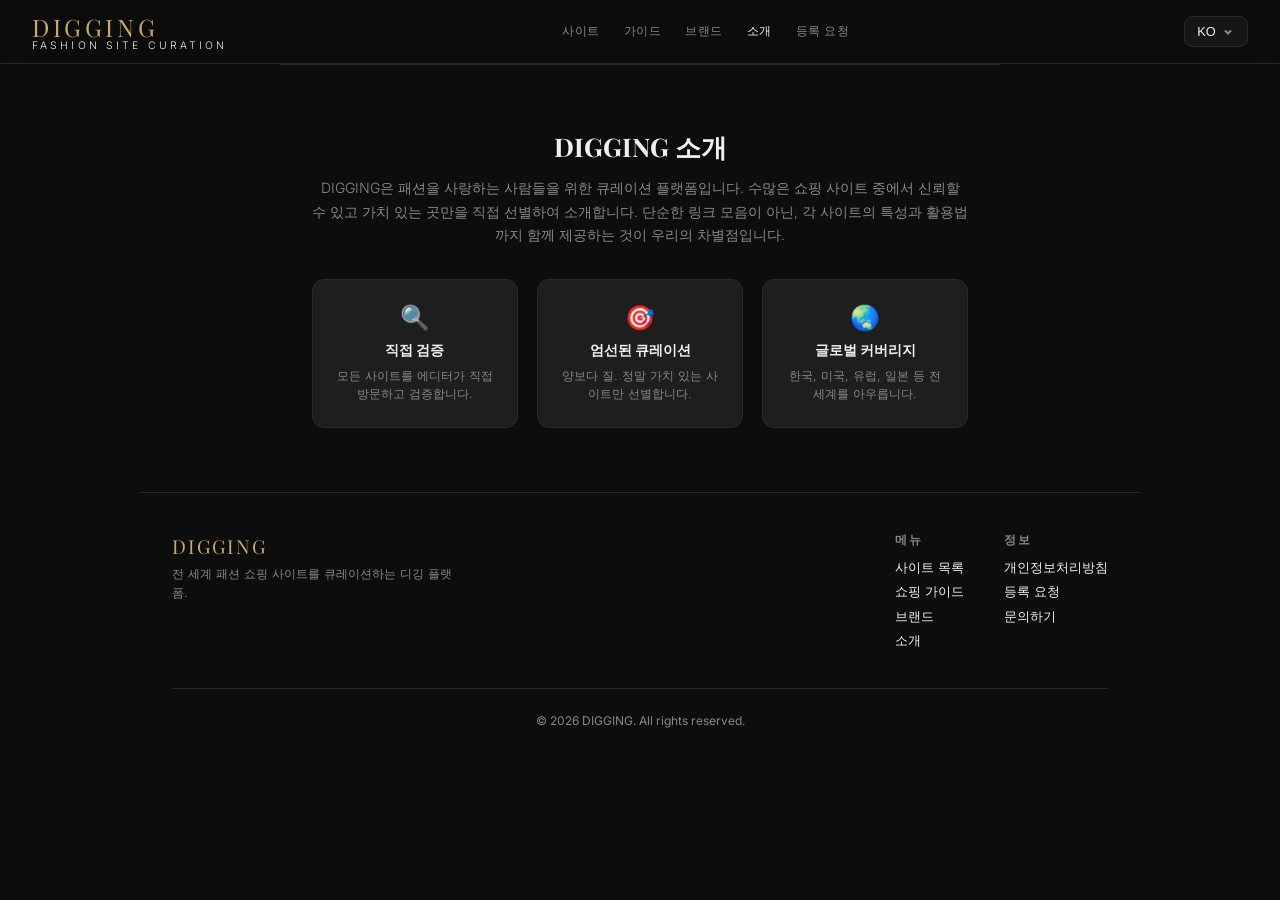
==== about.html @ 16101810 "feat: 브랜드 검색 페이지 추가 (brands.html) 브랜드별 취급 사이트를 검색할 수 있는 전용 페이지 구현. 40개 패션 브랜드 데이터, 자동완성 검색, 인기 브랜드 칩" ====
<!DOCTYPE html>
<html lang="ko">
<head>
  <meta charset="UTF-8" />
  <meta name="viewport" content="width=device-width, initial-scale=1.0" />
  <title>About — DIGGING</title>
  <meta name="description" content="About DIGGING — a curation platform for fashion lovers." />
  <meta name="google-adsense-account" content="ca-pub-4004698288665198">
  <link rel="canonical" href="https://swesket.github.io/vibe_coding/about.html" />
  <script async src="https://pagead2.googlesyndication.com/pagead/js/adsbygoogle.js?client=ca-pub-4004698288665198" crossorigin="anonymous"></script>
  <!-- Google tag (gtag.js) -->
  <script async src="https://www.googletagmanager.com/gtag/js?id=G-Y7PCS90ZRL"></script>
  <script>
    window.dataLayer = window.dataLayer || [];
    function gtag(){dataLayer.push(arguments);}
    gtag('js', new Date());
    gtag('config', 'G-Y7PCS90ZRL');
  </script>
  <script type="text/javascript">
    (function(c,l,a,r,i,t,y){
        c[a]=c[a]||function(){(c[a].q=c[a].q||[]).push(arguments)};
        t=l.createElement(r);t.async=1;t.src="https://www.clarity.ms/tag/"+i;
        y=l.getElementsByTagName(r)[0];y.parentNode.insertBefore(t,y);
    })(window, document, "clarity", "script", "vks9106g6o");
  </script>
  <link rel="stylesheet" href="shared.css" />
</head>
<body data-page="about">

<header>
  <a href="index.html" class="logo">
    DIGGING
    <span>Fashion Site Curation</span>
  </a>
  <nav id="nav"></nav>
  <div class="header-right">
    <div class="search-box">
      <svg width="14" height="14" viewBox="0 0 24 24" fill="none" stroke="currentColor" stroke-width="2">
        <circle cx="11" cy="11" r="8"/><path d="m21 21-4.35-4.35"/>
      </svg>
      <input type="text" id="searchInput" placeholder="" />
    </div>
    <div class="lang-selector" id="langSelector">
      <button class="lang-btn" id="langBtn">
        <span id="langLabel">KO</span>
        <svg viewBox="0 0 12 12" fill="none" stroke="currentColor" stroke-width="2"><path d="M3 4.5l3 3 3-3"/></svg>
      </button>
      <div class="lang-dropdown" id="langDropdown">
        <button class="lang-option active" data-lang="ko">Korean</button>
        <button class="lang-option" data-lang="en">English</button>
        <button class="lang-option" data-lang="zh">Chinese</button>
        <button class="lang-option" data-lang="ja">Japanese</button>
      </div>
    </div>
  </div>
</header>

<section class="about-section">
  <h2 id="aboutTitle"></h2>
  <p class="sub" id="aboutDesc"></p>
  <div class="about-values" id="aboutValues"></div>
</section>

<footer>
  <div class="footer-top">
    <div class="footer-brand">
      <div class="f-logo">DIGGING</div>
      <p id="footerBrandDesc"></p>
    </div>
    <div class="footer-links">
      <div class="footer-col">
        <h4 id="footerNavTitle"></h4>
        <a href="sites.html" id="footerNavSites"></a>
        <a href="guide.html" id="footerNavGuide"></a>
        <a href="brands.html" id="footerNavBrands"></a>
        <a href="about.html" id="footerNavAbout"></a>
      </div>
      <div class="footer-col">
        <h4 id="footerLegalTitle"></h4>
        <a href="privacy.html" id="footerPrivacy"></a>
        <a href="submit.html" id="footerNavSubmit"></a>
        <a href="mailto:swesket@gmail.com" id="footerContact"></a>
      </div>
    </div>
  </div>
  <div class="footer-bottom" id="footerCopy"></div>
</footer>

<script src="shared.js"></script>
<script>
  function renderAbout() {
    const t = i18n[currentLang];
    document.getElementById('aboutTitle').textContent = t.about.title;
    document.getElementById('aboutDesc').textContent = t.about.desc;
    const av = document.getElementById('aboutValues');
    av.innerHTML = '';
    t.about.values.forEach(v => {
      const d = document.createElement('div'); d.className = 'about-value';
      d.innerHTML = `<div class="icon">${v.icon}</div><h4>${v.title}</h4><p>${v.desc}</p>`;
      av.appendChild(d);
    });
  }

  document.addEventListener('langchange', renderAbout);
</script>
</body>
</html>
---- shared.css ----
@import url('https://fonts.googleapis.com/css2?family=Inter:wght@300;400;500;600;700&family=Playfair+Display:wght@700&display=swap');
*, *::before, *::after { box-sizing: border-box; margin: 0; padding: 0; }

:root {
  --bg: #0d0d0d; --surface: #161616; --card: #1e1e1e; --border: #2a2a2a;
  --accent: #c8a96e; --accent-soft: rgba(200, 169, 110, 0.12);
  --text: #f0f0f0; --muted: #888; --tag-bg: #252525;
}

body { background: var(--bg); color: var(--text); font-family: 'Inter', sans-serif; min-height: 100vh; }
html { scroll-behavior: smooth; }

/* ── HEADER ── */
header {
  border-bottom: 1px solid var(--border); padding: 0 2rem;
  position: sticky; top: 0; background: rgba(13,13,13,0.92);
  backdrop-filter: blur(12px); z-index: 100;
  display: flex; align-items: center; justify-content: space-between;
  height: 64px; gap: 1rem;
}
.logo {
  font-family: 'Playfair Display', serif; font-size: 1.5rem;
  letter-spacing: 0.15em; color: var(--accent); flex-shrink: 0; cursor: pointer;
  text-decoration: none;
}
.logo span {
  color: var(--text); font-size: 0.65rem; font-family: 'Inter', sans-serif;
  font-weight: 300; letter-spacing: 0.3em; display: block;
  text-transform: uppercase; margin-top: -4px;
}

nav {
  display: flex; align-items: center; gap: 1.5rem;
}
nav a {
  color: var(--muted); text-decoration: none; font-size: 0.78rem;
  font-weight: 500; letter-spacing: 0.04em; transition: color 0.2s;
  white-space: nowrap;
}
nav a:hover { color: var(--text); }
nav a.active { color: var(--text); }

.header-right { display: flex; align-items: center; gap: 0.75rem; }
.search-box {
  display: flex; align-items: center; gap: 0.5rem;
  background: var(--surface); border: 1px solid var(--border);
  border-radius: 8px; padding: 0.45rem 1rem; width: 200px;
  transition: border-color 0.2s;
}
.search-box:focus-within { border-color: var(--accent); }
.search-box svg { color: var(--muted); flex-shrink: 0; }
.search-box input {
  background: none; border: none; outline: none;
  color: var(--text); font-size: 0.875rem; width: 100%;
}
.search-box input::placeholder { color: var(--muted); }

/* Hide search box on non-sites pages */
body:not([data-page="sites"]) .search-box { display: none; }

/* ── LANG SELECTOR ── */
.lang-selector { position: relative; flex-shrink: 0; }
.lang-btn {
  display: flex; align-items: center; gap: 0.4rem;
  background: var(--surface); border: 1px solid var(--border);
  border-radius: 8px; padding: 0.45rem 0.8rem;
  color: var(--text); font-size: 0.8rem; font-weight: 500;
  cursor: pointer; transition: border-color 0.2s; white-space: nowrap;
}
.lang-btn:hover { border-color: var(--accent); }
.lang-btn svg { width: 12px; height: 12px; color: var(--muted); transition: transform 0.2s; }
.lang-selector.open .lang-btn svg { transform: rotate(180deg); }
.lang-dropdown {
  display: none; position: absolute; top: calc(100% + 6px); right: 0;
  background: var(--card); border: 1px solid var(--border);
  border-radius: 10px; overflow: hidden; min-width: 140px;
  box-shadow: 0 12px 32px rgba(0,0,0,0.5); z-index: 200;
}
.lang-selector.open .lang-dropdown { display: block; }
.lang-option {
  display: block; width: 100%; padding: 0.6rem 1rem; background: none;
  border: none; color: var(--muted); font-size: 0.82rem;
  text-align: left; cursor: pointer; transition: all 0.15s;
}
.lang-option:hover { background: var(--accent-soft); color: var(--text); }
.lang-option.active { color: var(--accent); font-weight: 600; }

/* ── HERO ── */
.hero { text-align: center; padding: 5rem 2rem 3.5rem; border-bottom: 1px solid var(--border); }
.hero-eyebrow {
  font-size: 0.7rem; letter-spacing: 0.35em; text-transform: uppercase;
  color: var(--accent); margin-bottom: 1.2rem;
}
.hero h1 { font-family: 'Playfair Display', serif; font-size: clamp(2.4rem, 5vw, 4rem); line-height: 1.15; margin-bottom: 1rem; }
.hero p { color: var(--muted); font-size: 1rem; font-weight: 300; max-width: 480px; margin: 0 auto; line-height: 1.7; }
.hero-stats {
  display: flex; justify-content: center; gap: 3rem; margin-top: 2rem;
}
.hero-stat { text-align: center; }
.hero-stat .num { font-size: 1.6rem; font-weight: 700; color: var(--accent); }
.hero-stat .label { font-size: 0.7rem; color: var(--muted); margin-top: 0.2rem; letter-spacing: 0.05em; }

/* ── FILTER ── */
.filter-bar {
  display: flex; gap: 0.5rem; padding: 1.8rem 2rem;
  overflow-x: auto; scrollbar-width: none; border-bottom: 1px solid var(--border);
}
.filter-bar::-webkit-scrollbar { display: none; }
.tab {
  flex-shrink: 0; padding: 0.45rem 1.1rem; border-radius: 999px;
  border: 1px solid var(--border); background: var(--surface);
  color: var(--muted); font-size: 0.8rem; font-weight: 500;
  cursor: pointer; transition: all 0.2s; white-space: nowrap;
}
.tab:hover { color: var(--text); border-color: #444; }
.tab.active { background: var(--accent); border-color: var(--accent); color: #0d0d0d; }

/* ── GRID ── */
.main { padding: 2.5rem 2rem 3rem; max-width: 1400px; margin: 0 auto; }
.section-label {
  font-size: 0.7rem; letter-spacing: 0.3em; text-transform: uppercase;
  color: var(--muted); margin-bottom: 1.4rem;
}
.grid {
  display: grid; grid-template-columns: repeat(auto-fill, minmax(280px, 1fr));
  gap: 1.2rem; margin-bottom: 2rem;
}

/* ── CARD ── */
.card {
  background: var(--card); border: 1px solid var(--border); border-radius: 14px;
  padding: 1.4rem 1.4rem 1.2rem; text-decoration: none; color: inherit;
  display: flex; flex-direction: column; gap: 0.85rem;
  transition: all 0.25s ease; position: relative; overflow: hidden;
}
.card::before {
  content: ''; position: absolute; inset: 0;
  background: linear-gradient(135deg, var(--accent-soft), transparent 60%);
  opacity: 0; transition: opacity 0.3s; z-index: 0;
}
.card-head, .card-desc, .card-footer { position: relative; z-index: 1; }
.card:hover { border-color: var(--accent); transform: translateY(-3px); box-shadow: 0 12px 32px rgba(0,0,0,0.4); }
.card:hover::before { opacity: 1; }
.card-head { display: flex; align-items: center; gap: 0.9rem; }
.favicon {
  width: 40px; height: 40px; border-radius: 10px; background: var(--surface);
  display: flex; align-items: center; justify-content: center;
  font-size: 1.1rem; flex-shrink: 0; border: 1px solid var(--border);
}
.card-title { font-size: 0.97rem; font-weight: 600; line-height: 1.3; }
.card-url { font-size: 0.72rem; color: var(--muted); margin-top: 1px; }
.card-desc { font-size: 0.82rem; color: var(--muted); line-height: 1.65; font-weight: 300; }
.card-footer { display: flex; align-items: center; justify-content: space-between; margin-top: auto; }
.tags { display: flex; gap: 0.4rem; flex-wrap: wrap; }
.tag {
  font-size: 0.68rem; padding: 0.25rem 0.6rem; border-radius: 999px;
  background: var(--tag-bg); color: var(--muted); font-weight: 500;
}
.arrow { color: var(--accent); font-size: 0.85rem; opacity: 0; transform: translateX(-4px); transition: all 0.2s; }
.card:hover .arrow { opacity: 1; transform: translateX(0); }
.empty { text-align: center; padding: 4rem 2rem; color: var(--muted); display: none; }
.empty.show { display: block; }
@keyframes fadeInUp { from { opacity: 0; transform: translateY(12px); } to { opacity: 1; transform: translateY(0); } }
.card { animation: fadeInUp 0.35s ease both; }

/* ── GUIDE SECTION ── */
.guide-section {
  border-top: 1px solid var(--border); padding: 4rem 2rem;
  max-width: 1000px; margin: 0 auto;
}
.guide-section h2 {
  font-family: 'Playfair Display', serif; font-size: 1.8rem;
  text-align: center; margin-bottom: 0.6rem;
}
.guide-section > .sub {
  text-align: center; color: var(--muted); font-size: 0.9rem;
  font-weight: 300; margin-bottom: 3rem; line-height: 1.6;
}
.guide-grid {
  display: grid; grid-template-columns: repeat(auto-fill, minmax(300px, 1fr));
  gap: 1.5rem;
}
.guide-card {
  background: var(--card); border: 1px solid var(--border); border-radius: 14px;
  padding: 1.8rem; transition: border-color 0.2s;
}
.guide-card:hover { border-color: #444; }
.guide-card h3 {
  font-size: 1rem; font-weight: 600; margin-bottom: 0.8rem;
  display: flex; align-items: center; gap: 0.6rem;
}
.guide-card h3 .icon { font-size: 1.3rem; }
.guide-card p {
  color: var(--muted); font-size: 0.84rem; line-height: 1.75; font-weight: 300;
}
.guide-card .tip {
  margin-top: 1rem; padding: 0.8rem 1rem; background: var(--accent-soft);
  border-radius: 8px; font-size: 0.78rem; color: var(--accent);
  font-weight: 500; line-height: 1.5;
}

/* ── ABOUT ── */
.about-section {
  border-top: 1px solid var(--border); padding: 4rem 2rem;
  max-width: 720px; margin: 0 auto;
}
.about-section h2 {
  font-family: 'Playfair Display', serif; font-size: 1.6rem;
  text-align: center; margin-bottom: 0.6rem;
}
.about-section > .sub {
  text-align: center; color: var(--muted); font-size: 0.88rem;
  font-weight: 300; line-height: 1.7; margin-bottom: 2rem;
}
.about-values {
  display: grid; grid-template-columns: repeat(auto-fill, minmax(200px, 1fr)); gap: 1.2rem;
}
.about-value {
  background: var(--card); border: 1px solid var(--border); border-radius: 12px;
  padding: 1.4rem; text-align: center;
}
.about-value .icon { font-size: 1.5rem; margin-bottom: 0.6rem; }
.about-value h4 { font-size: 0.88rem; margin-bottom: 0.4rem; }
.about-value p { font-size: 0.78rem; color: var(--muted); font-weight: 300; line-height: 1.5; }

/* ── ADS ── */
.ad-slot { max-width: 1400px; margin: 0 auto; padding: 1.5rem 2rem; text-align: center; }
.ad-slot ins { display: block; }

/* ── SUBMIT FORM ── */
.submit-section { border-top: 1px solid var(--border); padding: 4rem 2rem; max-width: 640px; margin: 0 auto; }
.submit-section h2 { font-family: 'Playfair Display', serif; font-size: 1.6rem; margin-bottom: 0.5rem; }
.submit-section .sub { color: var(--muted); font-size: 0.85rem; font-weight: 300; line-height: 1.6; margin-bottom: 2rem; }
.form-group { margin-bottom: 1.2rem; }
.form-group label { display: block; font-size: 0.78rem; font-weight: 500; color: var(--muted); margin-bottom: 0.4rem; letter-spacing: 0.04em; }
.form-group label .req { color: var(--accent); margin-left: 2px; }
.form-group input, .form-group select, .form-group textarea {
  width: 100%; background: var(--card); border: 1px solid var(--border);
  border-radius: 10px; padding: 0.7rem 1rem; color: var(--text);
  font-size: 0.88rem; font-family: 'Inter', sans-serif;
  transition: border-color 0.2s; outline: none;
}
.form-group input:focus, .form-group select:focus, .form-group textarea:focus { border-color: var(--accent); }
.form-group input::placeholder, .form-group textarea::placeholder { color: #555; }
.form-group textarea { resize: vertical; min-height: 100px; }
.form-group select {
  cursor: pointer; appearance: none;
  background-image: url("data:image/svg+xml,%3Csvg width='12' height='12' viewBox='0 0 12 12' fill='none' xmlns='http://www.w3.org/2000/svg'%3E%3Cpath d='M3 4.5l3 3 3-3' stroke='%23888' stroke-width='1.5'/%3E%3C/svg%3E");
  background-repeat: no-repeat; background-position: right 1rem center; padding-right: 2.5rem;
}
.form-group select option { background: var(--card); color: var(--text); }
.submit-btn {
  display: inline-flex; align-items: center; gap: 0.5rem;
  margin-top: 0.5rem; padding: 0.75rem 2rem; background: var(--accent);
  color: #0d0d0d; border: none; border-radius: 10px;
  font-size: 0.88rem; font-weight: 600; font-family: 'Inter', sans-serif;
  cursor: pointer; transition: all 0.2s;
}
.submit-btn:hover { background: #d4b878; transform: translateY(-1px); box-shadow: 0 6px 20px rgba(200, 169, 110, 0.25); }
.form-success { display: none; text-align: center; padding: 2.5rem 1rem; }
.form-success.show { display: block; }
.form-success .check { font-size: 2.5rem; margin-bottom: 1rem; }
.form-success h3 { font-size: 1.1rem; margin-bottom: 0.5rem; }
.form-success p { color: var(--muted); font-size: 0.85rem; }

/* ── DISQUS ── */
.comments-section { border-top: 1px solid var(--border); padding: 4rem 2rem; max-width: 800px; margin: 0 auto; }
.comments-section h2 { font-family: 'Playfair Display', serif; font-size: 1.6rem; margin-bottom: 0.5rem; }
.comments-section .sub { color: var(--muted); font-size: 0.85rem; font-weight: 300; line-height: 1.6; margin-bottom: 2rem; }
#disqus_thread { background: var(--surface); border: 1px solid var(--border); border-radius: 14px; padding: 1.5rem; }

/* ── FOOTER ── */
footer {
  border-top: 1px solid var(--border); padding: 2.5rem 2rem;
  max-width: 1000px; margin: 0 auto;
}
.footer-top { display: flex; justify-content: space-between; align-items: flex-start; gap: 2rem; margin-bottom: 2rem; flex-wrap: wrap; }
.footer-brand .f-logo { font-family: 'Playfair Display', serif; font-size: 1.2rem; color: var(--accent); letter-spacing: 0.1em; }
.footer-brand p { color: var(--muted); font-size: 0.78rem; font-weight: 300; margin-top: 0.4rem; line-height: 1.5; max-width: 280px; }
.footer-links { display: flex; gap: 2.5rem; }
.footer-col h4 { font-size: 0.72rem; letter-spacing: 0.15em; text-transform: uppercase; color: var(--muted); margin-bottom: 0.7rem; }
.footer-col a { display: block; color: var(--text); text-decoration: none; font-size: 0.82rem; font-weight: 300; margin-bottom: 0.4rem; transition: color 0.2s; }
.footer-col a:hover { color: var(--accent); }
.footer-bottom { border-top: 1px solid var(--border); padding-top: 1.5rem; text-align: center; font-size: 0.75rem; color: var(--muted); }

/* ── CATEGORY CARDS (index landing) ── */
.category-grid {
  display: grid; grid-template-columns: repeat(auto-fill, minmax(280px, 1fr));
  gap: 1.2rem; max-width: 1000px; margin: 0 auto; padding: 3rem 2rem;
}
.cat-card {
  background: var(--card); border: 1px solid var(--border); border-radius: 14px;
  padding: 1.6rem; text-decoration: none; color: inherit;
  display: flex; align-items: center; gap: 1rem;
  transition: all 0.25s ease;
}
.cat-card:hover { border-color: var(--accent); transform: translateY(-3px); box-shadow: 0 12px 32px rgba(0,0,0,0.4); }
.cat-card .cat-icon { font-size: 1.8rem; }
.cat-card .cat-name { font-size: 0.95rem; font-weight: 600; }
.cat-card .cat-count { font-size: 0.75rem; color: var(--muted); margin-top: 2px; }
.cat-card .cat-arrow { margin-left: auto; color: var(--accent); font-size: 1rem; opacity: 0; transition: all 0.2s; }
.cat-card:hover .cat-arrow { opacity: 1; }

/* ── BRANDS PAGE ── */
.brands-section {
  border-top: 1px solid var(--border); padding: 4rem 2rem;
  max-width: 1000px; margin: 0 auto;
}
.brands-section h2 {
  font-family: 'Playfair Display', serif; font-size: 1.8rem;
  text-align: center; margin-bottom: 0.6rem;
}
.brands-section > .sub {
  text-align: center; color: var(--muted); font-size: 0.9rem;
  font-weight: 300; margin-bottom: 2.5rem; line-height: 1.6;
}
.brand-search-wrap {
  max-width: 480px; margin: 0 auto 2rem; position: relative;
}
.brand-search-input {
  width: 100%; background: var(--card); border: 1px solid var(--border);
  border-radius: 12px; padding: 0.85rem 1.2rem 0.85rem 2.8rem;
  color: var(--text); font-size: 0.95rem; font-family: 'Inter', sans-serif;
  transition: border-color 0.2s; outline: none;
}
.brand-search-input:focus { border-color: var(--accent); }
.brand-search-input::placeholder { color: #555; }
.brand-search-icon {
  position: absolute; left: 1rem; top: 50%; transform: translateY(-50%);
  color: var(--muted); pointer-events: none;
}
.brand-autocomplete {
  display: none; position: absolute; top: calc(100% + 4px); left: 0; right: 0;
  background: var(--card); border: 1px solid var(--border); border-radius: 10px;
  max-height: 240px; overflow-y: auto; z-index: 50;
  box-shadow: 0 12px 32px rgba(0,0,0,0.5);
}
.brand-autocomplete.show { display: block; }
.brand-autocomplete-item {
  padding: 0.6rem 1.2rem; cursor: pointer; font-size: 0.88rem;
  color: var(--muted); transition: all 0.15s;
}
.brand-autocomplete-item:hover,
.brand-autocomplete-item.active { background: var(--accent-soft); color: var(--text); }
.brand-chips {
  display: flex; flex-wrap: wrap; gap: 0.5rem; justify-content: center;
  margin-bottom: 2.5rem;
}
.brand-chip {
  padding: 0.4rem 1rem; border-radius: 999px; border: 1px solid var(--border);
  background: var(--surface); color: var(--muted); font-size: 0.8rem;
  font-weight: 500; cursor: pointer; transition: all 0.2s; white-space: nowrap;
}
.brand-chip:hover { color: var(--text); border-color: #444; }
.brand-chip.active { background: var(--accent); border-color: var(--accent); color: #0d0d0d; }
.brand-result-label {
  font-size: 0.7rem; letter-spacing: 0.3em; text-transform: uppercase;
  color: var(--muted); margin-bottom: 1.4rem;
}
.brand-result-grid {
  display: grid; grid-template-columns: repeat(auto-fill, minmax(280px, 1fr));
  gap: 1.2rem; margin-bottom: 2rem;
}
.brand-empty {
  text-align: center; padding: 3rem 2rem; color: var(--muted);
  font-size: 0.9rem; font-weight: 300; display: none;
}
.brand-empty.show { display: block; }

@media (max-width: 768px) {
  nav { display: none; }
  .search-box { width: 100%; }
  header { flex-wrap: wrap; height: auto; padding: 1rem; gap: 0.8rem; }
  .header-right { width: 100%; }
  .search-box { flex: 1; }
  .hero { padding: 3rem 1.2rem 2.5rem; }
  .hero-stats { gap: 1.5rem; }
  .main { padding: 2rem 1.2rem 3rem; }
  .guide-section, .about-section, .submit-section, .comments-section { padding: 3rem 1.2rem; }
  .footer-top { flex-direction: column; }
  .category-grid { padding: 2rem 1.2rem; }
  .brands-section { padding: 3rem 1.2rem; }
}
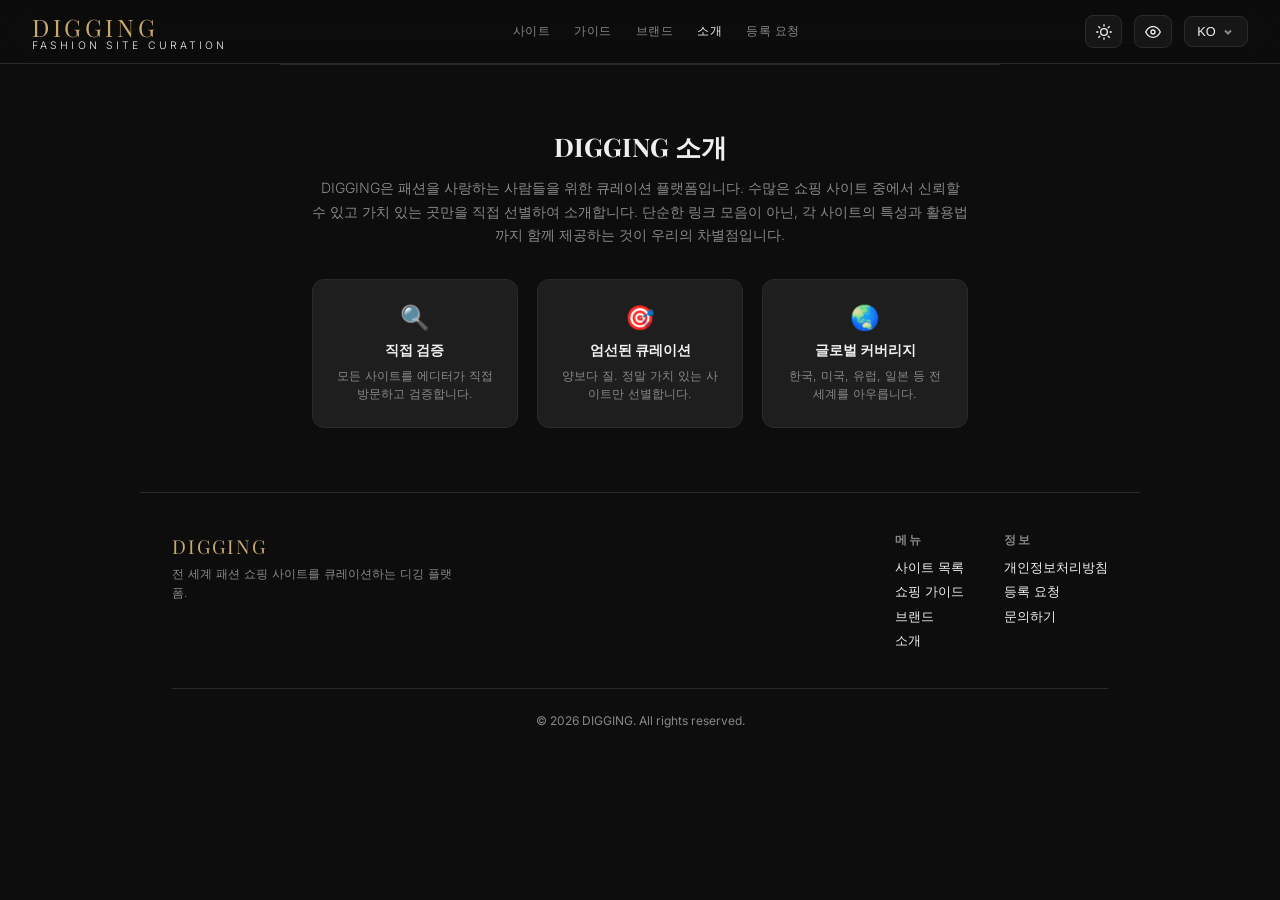
==== commit a7f6b915: "feat: 색약/색맹 접근성 비전 모드 추가 data-vision 속성으로 적록 색약(protanopia)과 완전 색맹(achromatopsia) 모드를 지원. 기존 다크/라이트 " ====
--- a/about.html
+++ b/about.html
@@ -34,6 +34,17 @@
   </a>
   <nav id="nav"></nav>
   <div class="header-right">
+    <button class="theme-btn" id="themeBtn" aria-label="Toggle theme"></button>
+    <div class="vision-selector" id="visionSelector">
+      <button class="vision-btn" id="visionBtn" aria-label="Color vision mode">
+        <svg viewBox="0 0 24 24" fill="none" stroke="currentColor" stroke-width="2" stroke-linecap="round" stroke-linejoin="round"><path d="M1 12s4-8 11-8 11 8 11 8-4 8-11 8-11-8-11-8z"/><circle cx="12" cy="12" r="3"/></svg>
+      </button>
+      <div class="vision-dropdown" id="visionDropdown">
+        <button class="vision-option active" data-vision="normal">일반</button>
+        <button class="vision-option" data-vision="protanopia">적록 색약</button>
+        <button class="vision-option" data-vision="achromatopsia">완전 색맹</button>
+      </div>
+    </div>
     <div class="search-box">
       <svg width="14" height="14" viewBox="0 0 24 24" fill="none" stroke="currentColor" stroke-width="2">
         <circle cx="11" cy="11" r="8"/><path d="m21 21-4.35-4.35"/>
--- a/shared.css
+++ b/shared.css
@@ -5,6 +5,18 @@
   --bg: #0d0d0d; --surface: #161616; --card: #1e1e1e; --border: #2a2a2a;
   --accent: #c8a96e; --accent-soft: rgba(200, 169, 110, 0.12);
   --text: #f0f0f0; --muted: #888; --tag-bg: #252525;
+  --header-bg: rgba(13,13,13,0.92);
+  --card-hover-shadow: 0 12px 32px rgba(0,0,0,0.4);
+  --dropdown-shadow: 0 12px 32px rgba(0,0,0,0.5);
+}
+
+[data-theme="light"] {
+  --bg: #f5f5f0; --surface: #eaeae5; --card: #ffffff; --border: #ddd;
+  --accent: #b8944e; --accent-soft: rgba(184,148,78,0.1);
+  --text: #1a1a1a; --muted: #666; --tag-bg: #f0f0eb;
+  --header-bg: rgba(245,245,240,0.92);
+  --card-hover-shadow: 0 12px 32px rgba(0,0,0,0.08);
+  --dropdown-shadow: 0 12px 32px rgba(0,0,0,0.1);
 }
 
 body { background: var(--bg); color: var(--text); font-family: 'Inter', sans-serif; min-height: 100vh; }
@@ -13,7 +25,7 @@
 /* ── HEADER ── */
 header {
   border-bottom: 1px solid var(--border); padding: 0 2rem;
-  position: sticky; top: 0; background: rgba(13,13,13,0.92);
+  position: sticky; top: 0; background: var(--header-bg);
   backdrop-filter: blur(12px); z-index: 100;
   display: flex; align-items: center; justify-content: space-between;
   height: 64px; gap: 1rem;
@@ -57,6 +69,16 @@
 
 /* Hide search box on non-sites pages */
 body:not([data-page="sites"]) .search-box { display: none; }
+
+/* ── THEME TOGGLE ── */
+.theme-btn {
+  display: flex; align-items: center; justify-content: center;
+  background: var(--surface); border: 1px solid var(--border);
+  border-radius: 8px; padding: 0.45rem 0.6rem;
+  color: var(--text); cursor: pointer; transition: border-color 0.2s;
+}
+.theme-btn:hover { border-color: var(--accent); }
+.theme-btn svg { width: 16px; height: 16px; }
 
 /* ── LANG SELECTOR ── */
 .lang-selector { position: relative; flex-shrink: 0; }
@@ -74,7 +96,7 @@
   display: none; position: absolute; top: calc(100% + 6px); right: 0;
   background: var(--card); border: 1px solid var(--border);
   border-radius: 10px; overflow: hidden; min-width: 140px;
-  box-shadow: 0 12px 32px rgba(0,0,0,0.5); z-index: 200;
+  box-shadow: var(--dropdown-shadow); z-index: 200;
 }
 .lang-selector.open .lang-dropdown { display: block; }
 .lang-option {
@@ -84,6 +106,49 @@
 }
 .lang-option:hover { background: var(--accent-soft); color: var(--text); }
 .lang-option.active { color: var(--accent); font-weight: 600; }
+
+/* ── VISION SELECTOR ── */
+.vision-selector { position: relative; flex-shrink: 0; }
+.vision-btn {
+  display: flex; align-items: center; justify-content: center;
+  background: var(--surface); border: 1px solid var(--border);
+  border-radius: 8px; padding: 0.45rem 0.6rem;
+  color: var(--text); cursor: pointer; transition: border-color 0.2s;
+}
+.vision-btn:hover { border-color: var(--accent); }
+.vision-btn svg { width: 16px; height: 16px; }
+.vision-dropdown {
+  display: none; position: absolute; top: calc(100% + 6px); right: 0;
+  background: var(--card); border: 1px solid var(--border);
+  border-radius: 10px; overflow: hidden; min-width: 140px;
+  box-shadow: var(--dropdown-shadow); z-index: 200;
+}
+.vision-selector.open .vision-dropdown { display: block; }
+.vision-option {
+  display: block; width: 100%; padding: 0.6rem 1rem; background: none;
+  border: none; color: var(--muted); font-size: 0.82rem;
+  text-align: left; cursor: pointer; transition: all 0.15s;
+}
+.vision-option:hover { background: var(--accent-soft); color: var(--text); }
+.vision-option.active { color: var(--accent); font-weight: 600; }
+
+/* ── VISION MODE OVERRIDES ── */
+[data-vision="protanopia"] {
+  --accent: #5b9bd5;
+  --accent-soft: rgba(91, 155, 213, 0.12);
+}
+[data-vision="protanopia"][data-theme="light"] {
+  --accent: #4a87be;
+  --accent-soft: rgba(74, 135, 190, 0.1);
+}
+[data-vision="achromatopsia"] {
+  --accent: #aaa;
+  --accent-soft: rgba(170, 170, 170, 0.12);
+}
+[data-vision="achromatopsia"][data-theme="light"] {
+  --accent: #777;
+  --accent-soft: rgba(119, 119, 119, 0.1);
+}
 
 /* ── HERO ── */
 .hero { text-align: center; padding: 5rem 2rem 3.5rem; border-bottom: 1px solid var(--border); }
@@ -113,7 +178,7 @@
   cursor: pointer; transition: all 0.2s; white-space: nowrap;
 }
 .tab:hover { color: var(--text); border-color: #444; }
-.tab.active { background: var(--accent); border-color: var(--accent); color: #0d0d0d; }
+.tab.active { background: var(--accent); border-color: var(--accent); color: #fff; }
 
 /* ── GRID ── */
 .main { padding: 2.5rem 2rem 3rem; max-width: 1400px; margin: 0 auto; }
@@ -139,7 +204,7 @@
   opacity: 0; transition: opacity 0.3s; z-index: 0;
 }
 .card-head, .card-desc, .card-footer { position: relative; z-index: 1; }
-.card:hover { border-color: var(--accent); transform: translateY(-3px); box-shadow: 0 12px 32px rgba(0,0,0,0.4); }
+.card:hover { border-color: var(--accent); transform: translateY(-3px); box-shadow: var(--card-hover-shadow); }
 .card:hover::before { opacity: 1; }
 .card-head { display: flex; align-items: center; gap: 0.9rem; }
 .favicon {
@@ -252,7 +317,7 @@
 .submit-btn {
   display: inline-flex; align-items: center; gap: 0.5rem;
   margin-top: 0.5rem; padding: 0.75rem 2rem; background: var(--accent);
-  color: #0d0d0d; border: none; border-radius: 10px;
+  color: #fff; border: none; border-radius: 10px;
   font-size: 0.88rem; font-weight: 600; font-family: 'Inter', sans-serif;
   cursor: pointer; transition: all 0.2s;
 }
@@ -294,7 +359,7 @@
   display: flex; align-items: center; gap: 1rem;
   transition: all 0.25s ease;
 }
-.cat-card:hover { border-color: var(--accent); transform: translateY(-3px); box-shadow: 0 12px 32px rgba(0,0,0,0.4); }
+.cat-card:hover { border-color: var(--accent); transform: translateY(-3px); box-shadow: var(--card-hover-shadow); }
 .cat-card .cat-icon { font-size: 1.8rem; }
 .cat-card .cat-name { font-size: 0.95rem; font-weight: 600; }
 .cat-card .cat-count { font-size: 0.75rem; color: var(--muted); margin-top: 2px; }
@@ -333,7 +398,7 @@
   display: none; position: absolute; top: calc(100% + 4px); left: 0; right: 0;
   background: var(--card); border: 1px solid var(--border); border-radius: 10px;
   max-height: 240px; overflow-y: auto; z-index: 50;
-  box-shadow: 0 12px 32px rgba(0,0,0,0.5);
+  box-shadow: var(--dropdown-shadow);
 }
 .brand-autocomplete.show { display: block; }
 .brand-autocomplete-item {
@@ -352,7 +417,7 @@
   font-weight: 500; cursor: pointer; transition: all 0.2s; white-space: nowrap;
 }
 .brand-chip:hover { color: var(--text); border-color: #444; }
-.brand-chip.active { background: var(--accent); border-color: var(--accent); color: #0d0d0d; }
+.brand-chip.active { background: var(--accent); border-color: var(--accent); color: #fff; }
 .brand-result-label {
   font-size: 0.7rem; letter-spacing: 0.3em; text-transform: uppercase;
   color: var(--muted); margin-bottom: 1.4rem;
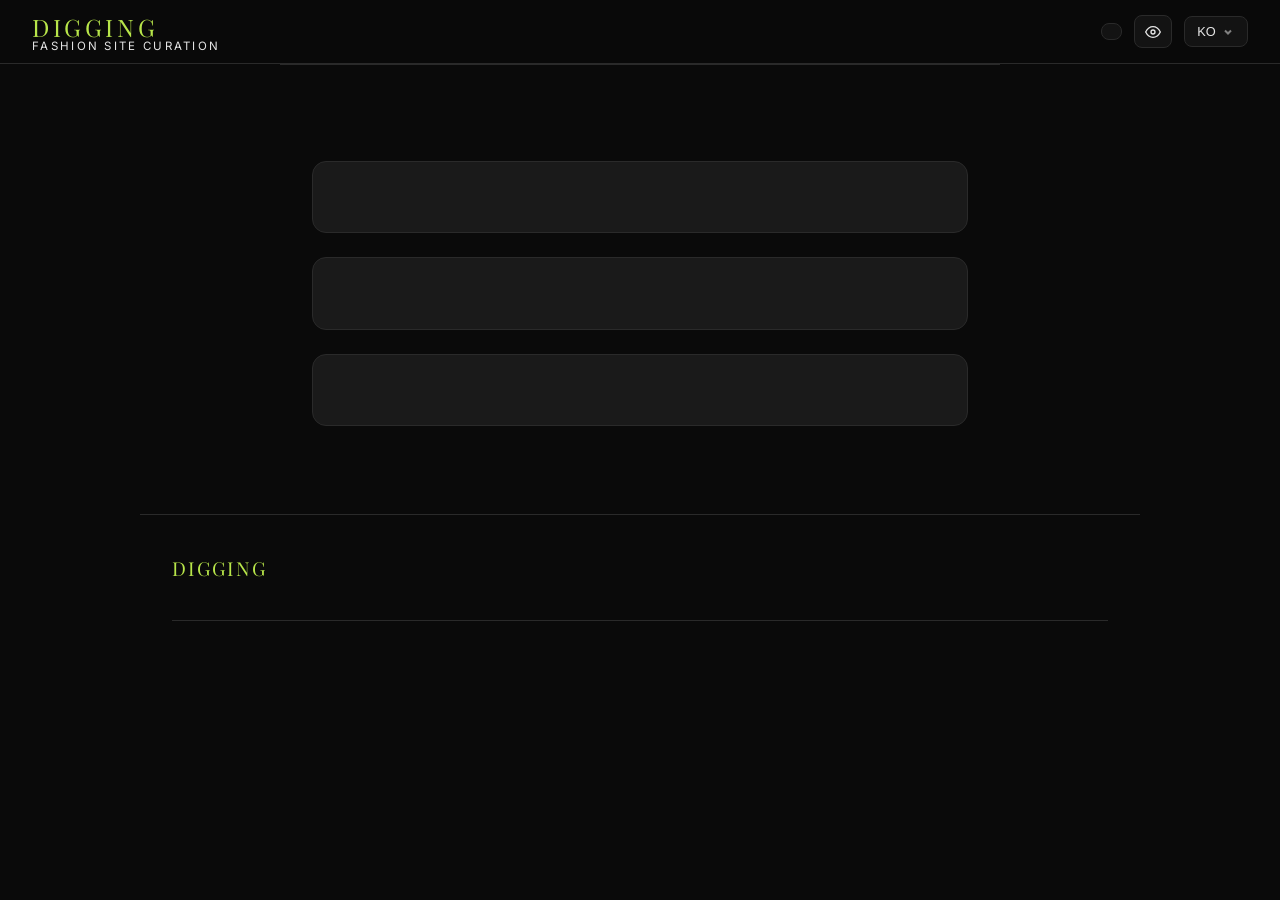
==== commit 4ccd2850: "feat: 블로그 페이지·이용약관·SEO 강화 + 빈약 페이지 콘텐츠 보강 - blog.html: 오리지널 아티클 3편(직구 가이드/리셀 입문/드롭 캘린더) x 4개 언어 - te" ====
--- a/about.html
+++ b/about.html
@@ -4,7 +4,13 @@
   <meta charset="UTF-8" />
   <meta name="viewport" content="width=device-width, initial-scale=1.0" />
   <title>About — DIGGING</title>
-  <meta name="description" content="About DIGGING — a curation platform for fashion lovers." />
+  <meta name="description" content="About DIGGING — a curation platform for fashion lovers. Learn about our editorial verification process, selection criteria, and mission to connect you with the best fashion shopping sites worldwide." />
+  <meta property="og:title" content="About — DIGGING" />
+  <meta property="og:description" content="About DIGGING — a curation platform for fashion lovers. Learn about our editorial verification process, selection criteria, and mission." />
+  <meta property="og:type" content="website" />
+  <meta property="og:url" content="https://swesket.github.io/vibe_coding/about.html" />
+  <meta property="og:site_name" content="DIGGING" />
+  <meta property="og:locale" content="ko_KR" />
   <meta name="google-adsense-account" content="ca-pub-4004698288665198">
   <link rel="canonical" href="https://swesket.github.io/vibe_coding/about.html" />
   <script async src="https://pagead2.googlesyndication.com/pagead/js/adsbygoogle.js?client=ca-pub-4004698288665198" crossorigin="anonymous"></script>
@@ -23,6 +29,19 @@
         y=l.getElementsByTagName(r)[0];y.parentNode.insertBefore(t,y);
     })(window, document, "clarity", "script", "vks9106g6o");
   </script>
+  <script type="application/ld+json">
+  {
+    "@context": "https://schema.org",
+    "@type": "Organization",
+    "name": "DIGGING",
+    "url": "https://swesket.github.io/vibe_coding/",
+    "description": "A curation platform for fashion lovers. We hand-pick trustworthy and valuable fashion shopping destinations with editorial verification, expert guides, and multi-language support.",
+    "foundingDate": "2025",
+    "knowsAbout": ["Fashion", "Online Shopping", "Streetwear", "Luxury Fashion", "Sneakers", "Vintage Fashion"],
+    "sameAs": []
+  }
+  </script>
+  <link rel="icon" type="image/svg+xml" href="favicon.svg" />
   <link rel="stylesheet" href="shared.css" />
 </head>
 <body data-page="about">
@@ -69,6 +88,18 @@
 <section class="about-section">
   <h2 id="aboutTitle"></h2>
   <p class="sub" id="aboutDesc"></p>
+  <div class="about-block" id="aboutMethodology">
+    <h3 id="methodologyTitle"></h3>
+    <p id="methodologyDesc"></p>
+  </div>
+  <div class="about-block" id="aboutCriteria">
+    <h3 id="criteriaTitle"></h3>
+    <ul id="criteriaList"></ul>
+  </div>
+  <div class="about-block" id="aboutStory">
+    <h3 id="storyTitle"></h3>
+    <p id="storyDesc"></p>
+  </div>
   <div class="about-values" id="aboutValues"></div>
 </section>
 
@@ -84,11 +115,13 @@
         <a href="sites.html" id="footerNavSites"></a>
         <a href="guide.html" id="footerNavGuide"></a>
         <a href="brands.html" id="footerNavBrands"></a>
+        <a href="blog.html" id="footerNavBlog"></a>
         <a href="about.html" id="footerNavAbout"></a>
       </div>
       <div class="footer-col">
         <h4 id="footerLegalTitle"></h4>
         <a href="privacy.html" id="footerPrivacy"></a>
+        <a href="terms.html" id="footerTerms"></a>
         <a href="submit.html" id="footerNavSubmit"></a>
         <a href="mailto:swesket@gmail.com" id="footerContact"></a>
       </div>
@@ -103,6 +136,26 @@
     const t = i18n[currentLang];
     document.getElementById('aboutTitle').textContent = t.about.title;
     document.getElementById('aboutDesc').textContent = t.about.desc;
+
+    // Methodology
+    document.getElementById('methodologyTitle').textContent = t.about.methodology.title;
+    document.getElementById('methodologyDesc').textContent = t.about.methodology.desc;
+
+    // Criteria
+    document.getElementById('criteriaTitle').textContent = t.about.criteria.title;
+    const cl = document.getElementById('criteriaList');
+    cl.innerHTML = '';
+    t.about.criteria.items.forEach(item => {
+      const li = document.createElement('li');
+      li.textContent = item;
+      cl.appendChild(li);
+    });
+
+    // Story
+    document.getElementById('storyTitle').textContent = t.about.story.title;
+    document.getElementById('storyDesc').textContent = t.about.story.desc;
+
+    // Values
     const av = document.getElementById('aboutValues');
     av.innerHTML = '';
     t.about.values.forEach(v => {
--- a/shared.css
+++ b/shared.css
@@ -2,19 +2,21 @@
 *, *::before, *::after { box-sizing: border-box; margin: 0; padding: 0; }
 
 :root {
-  --bg: #0d0d0d; --surface: #161616; --card: #1e1e1e; --border: #2a2a2a;
-  --accent: #c8a96e; --accent-soft: rgba(200, 169, 110, 0.12);
-  --text: #f0f0f0; --muted: #888; --tag-bg: #252525;
-  --header-bg: rgba(13,13,13,0.92);
+  --bg: #0a0a0a; --surface: #131313; --card: #1a1a1a; --border: #2a2a2a;
+  --accent: #b8e64a; --accent-soft: rgba(184, 230, 74, 0.12);
+  --accent2: #78c8c8; --accent2-soft: rgba(120, 200, 200, 0.12);
+  --text: #e6e6e6; --muted: #808080; --tag-bg: #222222;
+  --header-bg: rgba(10, 10, 10, 0.92);
   --card-hover-shadow: 0 12px 32px rgba(0,0,0,0.4);
   --dropdown-shadow: 0 12px 32px rgba(0,0,0,0.5);
 }
 
 [data-theme="light"] {
-  --bg: #f5f5f0; --surface: #eaeae5; --card: #ffffff; --border: #ddd;
-  --accent: #b8944e; --accent-soft: rgba(184,148,78,0.1);
-  --text: #1a1a1a; --muted: #666; --tag-bg: #f0f0eb;
-  --header-bg: rgba(245,245,240,0.92);
+  --bg: #f0f0ec; --surface: #e2e2dc; --card: #fafaf8; --border: #c8c8c0;
+  --accent: #6a8a20; --accent-soft: rgba(106, 138, 32, 0.1);
+  --accent2: #488888; --accent2-soft: rgba(72, 136, 136, 0.1);
+  --text: #1a1a1a; --muted: #686868; --tag-bg: #e8e8e2;
+  --header-bg: rgba(240, 240, 236, 0.92);
   --card-hover-shadow: 0 12px 32px rgba(0,0,0,0.08);
   --dropdown-shadow: 0 12px 32px rgba(0,0,0,0.1);
 }
@@ -36,8 +38,8 @@
   text-decoration: none;
 }
 .logo span {
-  color: var(--text); font-size: 0.65rem; font-family: 'Inter', sans-serif;
-  font-weight: 300; letter-spacing: 0.3em; display: block;
+  color: var(--text); font-size: 0.72rem; font-family: 'Inter', sans-serif;
+  font-weight: 400; letter-spacing: 0.2em; display: block;
   text-transform: uppercase; margin-top: -4px;
 }
 
@@ -50,7 +52,7 @@
   white-space: nowrap;
 }
 nav a:hover { color: var(--text); }
-nav a.active { color: var(--text); }
+nav a.active { color: var(--text); border-bottom: 2px solid var(--accent2); padding-bottom: 2px; }
 
 .header-right { display: flex; align-items: center; gap: 0.75rem; }
 .search-box {
@@ -134,36 +136,44 @@
 
 /* ── VISION MODE OVERRIDES ── */
 [data-vision="protanopia"] {
-  --accent: #5b9bd5;
-  --accent-soft: rgba(91, 155, 213, 0.12);
+  --accent: #68b8e0;
+  --accent-soft: rgba(104, 184, 224, 0.12);
+  --accent2: #a0c8e0;
+  --accent2-soft: rgba(160, 200, 224, 0.12);
 }
 [data-vision="protanopia"][data-theme="light"] {
-  --accent: #4a87be;
-  --accent-soft: rgba(74, 135, 190, 0.1);
+  --accent: #3a88b0;
+  --accent-soft: rgba(58, 136, 176, 0.1);
+  --accent2: #5a98b8;
+  --accent2-soft: rgba(90, 152, 184, 0.1);
 }
 [data-vision="achromatopsia"] {
   --accent: #aaa;
   --accent-soft: rgba(170, 170, 170, 0.12);
+  --accent2: #bbb;
+  --accent2-soft: rgba(187, 187, 187, 0.12);
 }
 [data-vision="achromatopsia"][data-theme="light"] {
   --accent: #777;
   --accent-soft: rgba(119, 119, 119, 0.1);
+  --accent2: #888;
+  --accent2-soft: rgba(136, 136, 136, 0.1);
 }
 
 /* ── HERO ── */
 .hero { text-align: center; padding: 5rem 2rem 3.5rem; border-bottom: 1px solid var(--border); }
 .hero-eyebrow {
-  font-size: 0.7rem; letter-spacing: 0.35em; text-transform: uppercase;
-  color: var(--accent); margin-bottom: 1.2rem;
+  font-size: 0.7rem; letter-spacing: 0.2em; text-transform: uppercase;
+  color: var(--accent2); margin-bottom: 1.2rem;
 }
 .hero h1 { font-family: 'Playfair Display', serif; font-size: clamp(2.4rem, 5vw, 4rem); line-height: 1.15; margin-bottom: 1rem; }
-.hero p { color: var(--muted); font-size: 1rem; font-weight: 300; max-width: 480px; margin: 0 auto; line-height: 1.7; }
+.hero p { color: var(--muted); font-size: 1rem; font-weight: 400; max-width: 480px; margin: 0 auto; line-height: 1.7; }
 .hero-stats {
   display: flex; justify-content: center; gap: 3rem; margin-top: 2rem;
 }
 .hero-stat { text-align: center; }
 .hero-stat .num { font-size: 1.6rem; font-weight: 700; color: var(--accent); }
-.hero-stat .label { font-size: 0.7rem; color: var(--muted); margin-top: 0.2rem; letter-spacing: 0.05em; }
+.hero-stat .label { font-size: 0.75rem; color: var(--muted); margin-top: 0.2rem; letter-spacing: 0.05em; }
 
 /* ── FILTER ── */
 .filter-bar {
@@ -177,13 +187,13 @@
   color: var(--muted); font-size: 0.8rem; font-weight: 500;
   cursor: pointer; transition: all 0.2s; white-space: nowrap;
 }
-.tab:hover { color: var(--text); border-color: #444; }
-.tab.active { background: var(--accent); border-color: var(--accent); color: #fff; }
+.tab:hover { color: var(--text); border-color: #3a3a3a; }
+.tab.active { background: var(--accent); border-color: var(--accent); color: #0a0a0a; }
 
 /* ── GRID ── */
 .main { padding: 2.5rem 2rem 3rem; max-width: 1400px; margin: 0 auto; }
 .section-label {
-  font-size: 0.7rem; letter-spacing: 0.3em; text-transform: uppercase;
+  font-size: 0.7rem; letter-spacing: 0.18em; text-transform: uppercase;
   color: var(--muted); margin-bottom: 1.4rem;
 }
 .grid {
@@ -200,7 +210,7 @@
 }
 .card::before {
   content: ''; position: absolute; inset: 0;
-  background: linear-gradient(135deg, var(--accent-soft), transparent 60%);
+  background: linear-gradient(135deg, var(--accent-soft) 0%, rgba(184,230,74,0.06) 40%, transparent 70%);
   opacity: 0; transition: opacity 0.3s; z-index: 0;
 }
 .card-head, .card-desc, .card-footer { position: relative; z-index: 1; }
@@ -213,15 +223,18 @@
   font-size: 1.1rem; flex-shrink: 0; border: 1px solid var(--border);
 }
 .card-title { font-size: 0.97rem; font-weight: 600; line-height: 1.3; }
-.card-url { font-size: 0.72rem; color: var(--muted); margin-top: 1px; }
-.card-desc { font-size: 0.82rem; color: var(--muted); line-height: 1.65; font-weight: 300; }
+.card-url { font-size: 0.76rem; color: var(--muted); margin-top: 1px; }
+.card-desc {
+  font-size: 0.82rem; color: var(--muted); line-height: 1.65; font-weight: 400;
+  display: -webkit-box; -webkit-line-clamp: 4; -webkit-box-orient: vertical; overflow: hidden;
+}
 .card-footer { display: flex; align-items: center; justify-content: space-between; margin-top: auto; }
 .tags { display: flex; gap: 0.4rem; flex-wrap: wrap; }
 .tag {
-  font-size: 0.68rem; padding: 0.25rem 0.6rem; border-radius: 999px;
+  font-size: 0.73rem; padding: 0.25rem 0.6rem; border-radius: 999px;
   background: var(--tag-bg); color: var(--muted); font-weight: 500;
 }
-.arrow { color: var(--accent); font-size: 0.85rem; opacity: 0; transform: translateX(-4px); transition: all 0.2s; }
+.arrow { color: var(--accent2); font-size: 0.85rem; opacity: 0; transform: translateX(-4px); transition: all 0.2s; }
 .card:hover .arrow { opacity: 1; transform: translateX(0); }
 .empty { text-align: center; padding: 4rem 2rem; color: var(--muted); display: none; }
 .empty.show { display: block; }
@@ -249,19 +262,19 @@
   background: var(--card); border: 1px solid var(--border); border-radius: 14px;
   padding: 1.8rem; transition: border-color 0.2s;
 }
-.guide-card:hover { border-color: #444; }
+.guide-card:hover { border-color: #3a3a3a; }
 .guide-card h3 {
   font-size: 1rem; font-weight: 600; margin-bottom: 0.8rem;
   display: flex; align-items: center; gap: 0.6rem;
 }
 .guide-card h3 .icon { font-size: 1.3rem; }
 .guide-card p {
-  color: var(--muted); font-size: 0.84rem; line-height: 1.75; font-weight: 300;
+  color: var(--muted); font-size: 0.84rem; line-height: 1.75; font-weight: 400;
 }
 .guide-card .tip {
   margin-top: 1rem; padding: 0.8rem 1rem; background: var(--accent-soft);
   border-radius: 8px; font-size: 0.78rem; color: var(--accent);
-  font-weight: 500; line-height: 1.5;
+  font-weight: 500; line-height: 1.6;
 }
 
 /* ── ABOUT ── */
@@ -277,6 +290,30 @@
   text-align: center; color: var(--muted); font-size: 0.88rem;
   font-weight: 300; line-height: 1.7; margin-bottom: 2rem;
 }
+/* ── ABOUT BLOCKS ── */
+.about-block {
+  background: var(--card); border: 1px solid var(--border); border-radius: 14px;
+  padding: 1.8rem; margin-bottom: 1.5rem;
+}
+.about-block h3 {
+  font-size: 1.05rem; font-weight: 600; color: var(--accent); margin-bottom: 0.8rem;
+}
+.about-block p {
+  color: var(--muted); font-size: 0.86rem; line-height: 1.75; font-weight: 400;
+}
+.about-block ul {
+  list-style: none; padding: 0;
+}
+.about-block ul li {
+  color: var(--muted); font-size: 0.86rem; line-height: 1.75; font-weight: 400;
+  padding: 0.3rem 0; padding-left: 1.2rem; position: relative;
+}
+.about-block ul li::before {
+  content: ''; position: absolute; left: 0; top: 0.75rem;
+  width: 6px; height: 6px; border-radius: 50%;
+  background: var(--accent);
+}
+
 .about-values {
   display: grid; grid-template-columns: repeat(auto-fill, minmax(200px, 1fr)); gap: 1.2rem;
 }
@@ -286,7 +323,7 @@
 }
 .about-value .icon { font-size: 1.5rem; margin-bottom: 0.6rem; }
 .about-value h4 { font-size: 0.88rem; margin-bottom: 0.4rem; }
-.about-value p { font-size: 0.78rem; color: var(--muted); font-weight: 300; line-height: 1.5; }
+.about-value p { font-size: 0.78rem; color: var(--muted); font-weight: 400; line-height: 1.65; }
 
 /* ── ADS ── */
 .ad-slot { max-width: 1400px; margin: 0 auto; padding: 1.5rem 2rem; text-align: center; }
@@ -298,7 +335,7 @@
 .submit-section .sub { color: var(--muted); font-size: 0.85rem; font-weight: 300; line-height: 1.6; margin-bottom: 2rem; }
 .form-group { margin-bottom: 1.2rem; }
 .form-group label { display: block; font-size: 0.78rem; font-weight: 500; color: var(--muted); margin-bottom: 0.4rem; letter-spacing: 0.04em; }
-.form-group label .req { color: var(--accent); margin-left: 2px; }
+.form-group label .req { color: var(--accent2); margin-left: 2px; }
 .form-group input, .form-group select, .form-group textarea {
   width: 100%; background: var(--card); border: 1px solid var(--border);
   border-radius: 10px; padding: 0.7rem 1rem; color: var(--text);
@@ -306,7 +343,9 @@
   transition: border-color 0.2s; outline: none;
 }
 .form-group input:focus, .form-group select:focus, .form-group textarea:focus { border-color: var(--accent); }
-.form-group input::placeholder, .form-group textarea::placeholder { color: #555; }
+.form-group input::placeholder, .form-group textarea::placeholder { color: #585858; }
+[data-theme="light"] .form-group input::placeholder,
+[data-theme="light"] .form-group textarea::placeholder { color: #888888; }
 .form-group textarea { resize: vertical; min-height: 100px; }
 .form-group select {
   cursor: pointer; appearance: none;
@@ -317,11 +356,11 @@
 .submit-btn {
   display: inline-flex; align-items: center; gap: 0.5rem;
   margin-top: 0.5rem; padding: 0.75rem 2rem; background: var(--accent);
-  color: #fff; border: none; border-radius: 10px;
+  color: #0a0a0a; border: none; border-radius: 10px;
   font-size: 0.88rem; font-weight: 600; font-family: 'Inter', sans-serif;
   cursor: pointer; transition: all 0.2s;
 }
-.submit-btn:hover { background: #d4b878; transform: translateY(-1px); box-shadow: 0 6px 20px rgba(200, 169, 110, 0.25); }
+.submit-btn:hover { background: #c8f060; transform: translateY(-1px); box-shadow: 0 6px 20px rgba(184, 230, 74, 0.3); color: #0a0a0a; }
 .form-success { display: none; text-align: center; padding: 2.5rem 1rem; }
 .form-success.show { display: block; }
 .form-success .check { font-size: 2.5rem; margin-bottom: 1rem; }
@@ -334,6 +373,83 @@
 .comments-section .sub { color: var(--muted); font-size: 0.85rem; font-weight: 300; line-height: 1.6; margin-bottom: 2rem; }
 #disqus_thread { background: var(--surface); border: 1px solid var(--border); border-radius: 14px; padding: 1.5rem; }
 
+/* ── BLOG ── */
+.blog-section {
+  border-top: 1px solid var(--border); padding: 4rem 2rem;
+  max-width: 800px; margin: 0 auto;
+}
+.blog-section h2 {
+  font-family: 'Playfair Display', serif; font-size: 1.8rem;
+  text-align: center; margin-bottom: 0.6rem;
+}
+.blog-section > .sub {
+  text-align: center; color: var(--muted); font-size: 0.9rem;
+  font-weight: 300; margin-bottom: 3rem; line-height: 1.6;
+}
+.blog-grid {
+  display: grid; gap: 1.5rem; margin-bottom: 3rem;
+}
+.blog-card {
+  background: var(--card); border: 1px solid var(--border); border-radius: 14px;
+  padding: 1.8rem; transition: border-color 0.2s; cursor: pointer;
+  text-decoration: none; color: inherit; display: block;
+}
+.blog-card:hover { border-color: var(--accent); transform: translateY(-2px); box-shadow: var(--card-hover-shadow); }
+.blog-card h3 { font-size: 1.05rem; font-weight: 600; margin-bottom: 0.5rem; }
+.blog-card .blog-date { font-size: 0.75rem; color: var(--accent2); margin-bottom: 0.6rem; }
+.blog-card p { color: var(--muted); font-size: 0.84rem; line-height: 1.75; font-weight: 400; }
+.blog-card .blog-read-more { color: var(--accent); font-size: 0.82rem; font-weight: 500; margin-top: 0.8rem; display: inline-block; }
+
+.blog-article {
+  background: var(--card); border: 1px solid var(--border); border-radius: 14px;
+  padding: 2.5rem; margin-bottom: 2rem;
+}
+.blog-article h2 {
+  font-family: 'Playfair Display', serif; font-size: 1.5rem;
+  color: var(--accent); margin-bottom: 0.4rem; text-align: left;
+}
+.blog-article .blog-date { font-size: 0.78rem; color: var(--accent2); margin-bottom: 1.5rem; }
+.blog-article h3 { font-size: 1rem; font-weight: 600; margin: 1.8rem 0 0.6rem; color: var(--text); }
+.blog-article p { color: var(--muted); font-size: 0.86rem; line-height: 1.8; font-weight: 400; margin-bottom: 0.8rem; }
+.blog-article ul, .blog-article ol { color: var(--muted); font-size: 0.86rem; line-height: 1.8; padding-left: 1.5rem; margin-bottom: 0.8rem; }
+.blog-back {
+  display: inline-block; color: var(--accent2); font-size: 0.82rem;
+  font-weight: 500; cursor: pointer; margin-bottom: 2rem;
+  text-decoration: none; transition: color 0.2s;
+}
+.blog-back:hover { color: var(--accent); }
+
+/* ── GUIDELINES ── */
+.guidelines-block {
+  background: var(--card); border: 1px solid var(--border); border-radius: 14px;
+  padding: 1.5rem 1.8rem; margin-bottom: 2rem;
+}
+.guidelines-block h3 {
+  font-size: 0.95rem; font-weight: 600; color: var(--accent); margin-bottom: 0.8rem;
+}
+.guidelines-block ul { list-style: none; padding: 0; }
+.guidelines-block ul li {
+  color: var(--muted); font-size: 0.84rem; line-height: 1.75; font-weight: 400;
+  padding: 0.25rem 0; padding-left: 1.2rem; position: relative;
+}
+.guidelines-block ul li::before {
+  content: ''; position: absolute; left: 0; top: 0.7rem;
+  width: 5px; height: 5px; border-radius: 50%; background: var(--accent2);
+}
+
+/* ── PROCESS STEPS ── */
+.process-steps {
+  display: grid; grid-template-columns: repeat(auto-fill, minmax(180px, 1fr));
+  gap: 1.2rem; margin-bottom: 2rem;
+}
+.process-step {
+  background: var(--card); border: 1px solid var(--border); border-radius: 12px;
+  padding: 1.4rem; text-align: center;
+}
+.process-step .icon { font-size: 1.5rem; margin-bottom: 0.6rem; }
+.process-step h4 { font-size: 0.88rem; margin-bottom: 0.4rem; }
+.process-step p { font-size: 0.78rem; color: var(--muted); font-weight: 400; line-height: 1.65; }
+
 /* ── FOOTER ── */
 footer {
   border-top: 1px solid var(--border); padding: 2.5rem 2rem;
@@ -341,12 +457,12 @@
 }
 .footer-top { display: flex; justify-content: space-between; align-items: flex-start; gap: 2rem; margin-bottom: 2rem; flex-wrap: wrap; }
 .footer-brand .f-logo { font-family: 'Playfair Display', serif; font-size: 1.2rem; color: var(--accent); letter-spacing: 0.1em; }
-.footer-brand p { color: var(--muted); font-size: 0.78rem; font-weight: 300; margin-top: 0.4rem; line-height: 1.5; max-width: 280px; }
+.footer-brand p { color: var(--muted); font-size: 0.78rem; font-weight: 400; margin-top: 0.4rem; line-height: 1.6; max-width: 280px; }
 .footer-links { display: flex; gap: 2.5rem; }
-.footer-col h4 { font-size: 0.72rem; letter-spacing: 0.15em; text-transform: uppercase; color: var(--muted); margin-bottom: 0.7rem; }
-.footer-col a { display: block; color: var(--text); text-decoration: none; font-size: 0.82rem; font-weight: 300; margin-bottom: 0.4rem; transition: color 0.2s; }
-.footer-col a:hover { color: var(--accent); }
-.footer-bottom { border-top: 1px solid var(--border); padding-top: 1.5rem; text-align: center; font-size: 0.75rem; color: var(--muted); }
+.footer-col h4 { font-size: 0.76rem; letter-spacing: 0.15em; text-transform: uppercase; color: var(--muted); margin-bottom: 0.7rem; }
+.footer-col a { display: block; color: var(--text); text-decoration: none; font-size: 0.82rem; font-weight: 400; margin-bottom: 0.4rem; transition: color 0.2s; }
+.footer-col a:hover { color: var(--accent2); }
+.footer-bottom { border-top: 1px solid var(--border); padding-top: 1.5rem; text-align: center; font-size: 0.78rem; color: var(--muted); }
 
 /* ── CATEGORY CARDS (index landing) ── */
 .category-grid {
@@ -363,7 +479,7 @@
 .cat-card .cat-icon { font-size: 1.8rem; }
 .cat-card .cat-name { font-size: 0.95rem; font-weight: 600; }
 .cat-card .cat-count { font-size: 0.75rem; color: var(--muted); margin-top: 2px; }
-.cat-card .cat-arrow { margin-left: auto; color: var(--accent); font-size: 1rem; opacity: 0; transition: all 0.2s; }
+.cat-card .cat-arrow { margin-left: auto; color: var(--accent2); font-size: 1rem; opacity: 0; transition: all 0.2s; }
 .cat-card:hover .cat-arrow { opacity: 1; }
 
 /* ── BRANDS PAGE ── */
@@ -389,7 +505,8 @@
   transition: border-color 0.2s; outline: none;
 }
 .brand-search-input:focus { border-color: var(--accent); }
-.brand-search-input::placeholder { color: #555; }
+.brand-search-input::placeholder { color: #585858; }
+[data-theme="light"] .brand-search-input::placeholder { color: #888888; }
 .brand-search-icon {
   position: absolute; left: 1rem; top: 50%; transform: translateY(-50%);
   color: var(--muted); pointer-events: none;
@@ -416,10 +533,10 @@
   background: var(--surface); color: var(--muted); font-size: 0.8rem;
   font-weight: 500; cursor: pointer; transition: all 0.2s; white-space: nowrap;
 }
-.brand-chip:hover { color: var(--text); border-color: #444; }
-.brand-chip.active { background: var(--accent); border-color: var(--accent); color: #fff; }
+.brand-chip:hover { color: var(--text); border-color: #3a3a3a; }
+.brand-chip.active { background: var(--accent); border-color: var(--accent); color: #0a0a0a; }
 .brand-result-label {
-  font-size: 0.7rem; letter-spacing: 0.3em; text-transform: uppercase;
+  font-size: 0.7rem; letter-spacing: 0.18em; text-transform: uppercase;
   color: var(--muted); margin-bottom: 1.4rem;
 }
 .brand-result-grid {
@@ -431,6 +548,119 @@
   font-size: 0.9rem; font-weight: 300; display: none;
 }
 .brand-empty.show { display: block; }
+
+/* ── HOMEPAGE ENHANCEMENTS ── */
+
+/* Hero — radial gradient glow background */
+.hero { position: relative; overflow: hidden; }
+.hero::before {
+  content: ''; position: absolute;
+  width: 600px; height: 600px; top: -200px; left: -100px;
+  background: radial-gradient(circle, var(--accent-soft) 0%, transparent 70%);
+  opacity: 0.8; pointer-events: none;
+}
+.hero::after {
+  content: ''; position: absolute;
+  width: 500px; height: 500px; bottom: -150px; right: -100px;
+  background: radial-gradient(circle, var(--accent2-soft) 0%, transparent 70%);
+  opacity: 0.6; pointer-events: none;
+}
+
+/* Hero title — accent gradient text */
+.hero h1 {
+  background: linear-gradient(135deg, var(--accent) 0%, var(--text) 40%, var(--accent2) 100%);
+  -webkit-background-clip: text; -webkit-text-fill-color: transparent;
+  background-clip: text;
+}
+
+/* Hero content z-index — above glow pseudo-elements */
+.hero-eyebrow, .hero h1, .hero p, .hero-stats, .hero-cta {
+  position: relative; z-index: 1;
+}
+
+/* Hero eyebrow — decorative gold line above */
+.hero-eyebrow::before {
+  content: ''; display: block;
+  width: 40px; height: 2px;
+  background: var(--accent);
+  margin: 0 auto 1rem;
+}
+
+/* Hero CTA button */
+.hero-cta {
+  display: inline-flex; margin-top: 2.5rem;
+  padding: 0.85rem 2.2rem;
+  background: linear-gradient(135deg, var(--accent), var(--accent2));
+  color: #0a0a0a; border-radius: 999px;
+  font-size: 0.9rem; font-weight: 600;
+  text-decoration: none; letter-spacing: 0.02em;
+  transition: all 0.3s;
+  box-shadow: 0 4px 20px rgba(184, 230, 74, 0.3);
+  position: relative; z-index: 1;
+}
+.hero-cta:hover {
+  transform: translateY(-2px);
+  box-shadow: 0 8px 30px rgba(184, 230, 74, 0.4);
+}
+
+/* Hero stats — dividers + glow */
+.hero-stat { position: relative; }
+.hero-stat + .hero-stat::before {
+  content: ''; position: absolute;
+  left: -1.5rem; top: 50%; transform: translateY(-50%);
+  width: 1px; height: 32px;
+  background: var(--border);
+}
+.hero-stat .num { text-shadow: 0 0 30px var(--accent-soft); }
+
+/* Category section label */
+.category-label {
+  text-align: center; padding-top: 3rem; margin-bottom: 0;
+  max-width: 1000px; margin-left: auto; margin-right: auto;
+}
+body[data-page="home"] .category-grid { padding-top: 1rem; }
+
+/* Category card — icon background + gradient hover border */
+.cat-card { position: relative; overflow: hidden; }
+.cat-card .cat-icon {
+  width: 52px; height: 52px;
+  display: flex; align-items: center; justify-content: center;
+  background: var(--accent-soft);
+  border-radius: 14px;
+  transition: all 0.3s;
+}
+.cat-card:hover .cat-icon {
+  background: var(--accent);
+  transform: scale(1.05);
+}
+.cat-card::after {
+  content: ''; position: absolute;
+  top: 0; left: 1.5rem; right: 1.5rem;
+  height: 2px;
+  background: linear-gradient(90deg, var(--accent), var(--accent2));
+  opacity: 0; transition: opacity 0.3s;
+}
+.cat-card:hover::after { opacity: 1; }
+.cat-card:hover {
+  transform: translateY(-5px);
+  box-shadow: 0 16px 40px rgba(0,0,0,0.3);
+}
+
+/* Hero sequential fade-in animations */
+.hero-eyebrow { animation: fadeInUp 0.6s ease both; animation-delay: 0.1s; }
+.hero h1 { animation: fadeInUp 0.6s ease both; animation-delay: 0.25s; }
+.hero p:not(.hero-eyebrow) { animation: fadeInUp 0.6s ease both; animation-delay: 0.4s; }
+.hero-stats { animation: fadeInUp 0.6s ease both; animation-delay: 0.55s; }
+.hero-cta { animation: fadeInUp 0.6s ease both; animation-delay: 0.7s; }
+.cat-card { animation: fadeInUp 0.4s ease both; }
+
+/* Footer gradient divider — homepage only */
+body[data-page="home"] footer { border-top: none; position: relative; }
+body[data-page="home"] footer::before {
+  content: ''; position: absolute;
+  top: 0; left: 2rem; right: 2rem; height: 1px;
+  background: linear-gradient(90deg, transparent, var(--accent), var(--accent2), transparent);
+}
 
 @media (max-width: 768px) {
   nav { display: none; }
@@ -441,7 +671,8 @@
   .hero { padding: 3rem 1.2rem 2.5rem; }
   .hero-stats { gap: 1.5rem; }
   .main { padding: 2rem 1.2rem 3rem; }
-  .guide-section, .about-section, .submit-section, .comments-section { padding: 3rem 1.2rem; }
+  .guide-section, .about-section, .submit-section, .comments-section, .blog-section { padding: 3rem 1.2rem; }
+  .blog-article { padding: 1.5rem; }
   .footer-top { flex-direction: column; }
   .category-grid { padding: 2rem 1.2rem; }
   .brands-section { padding: 3rem 1.2rem; }
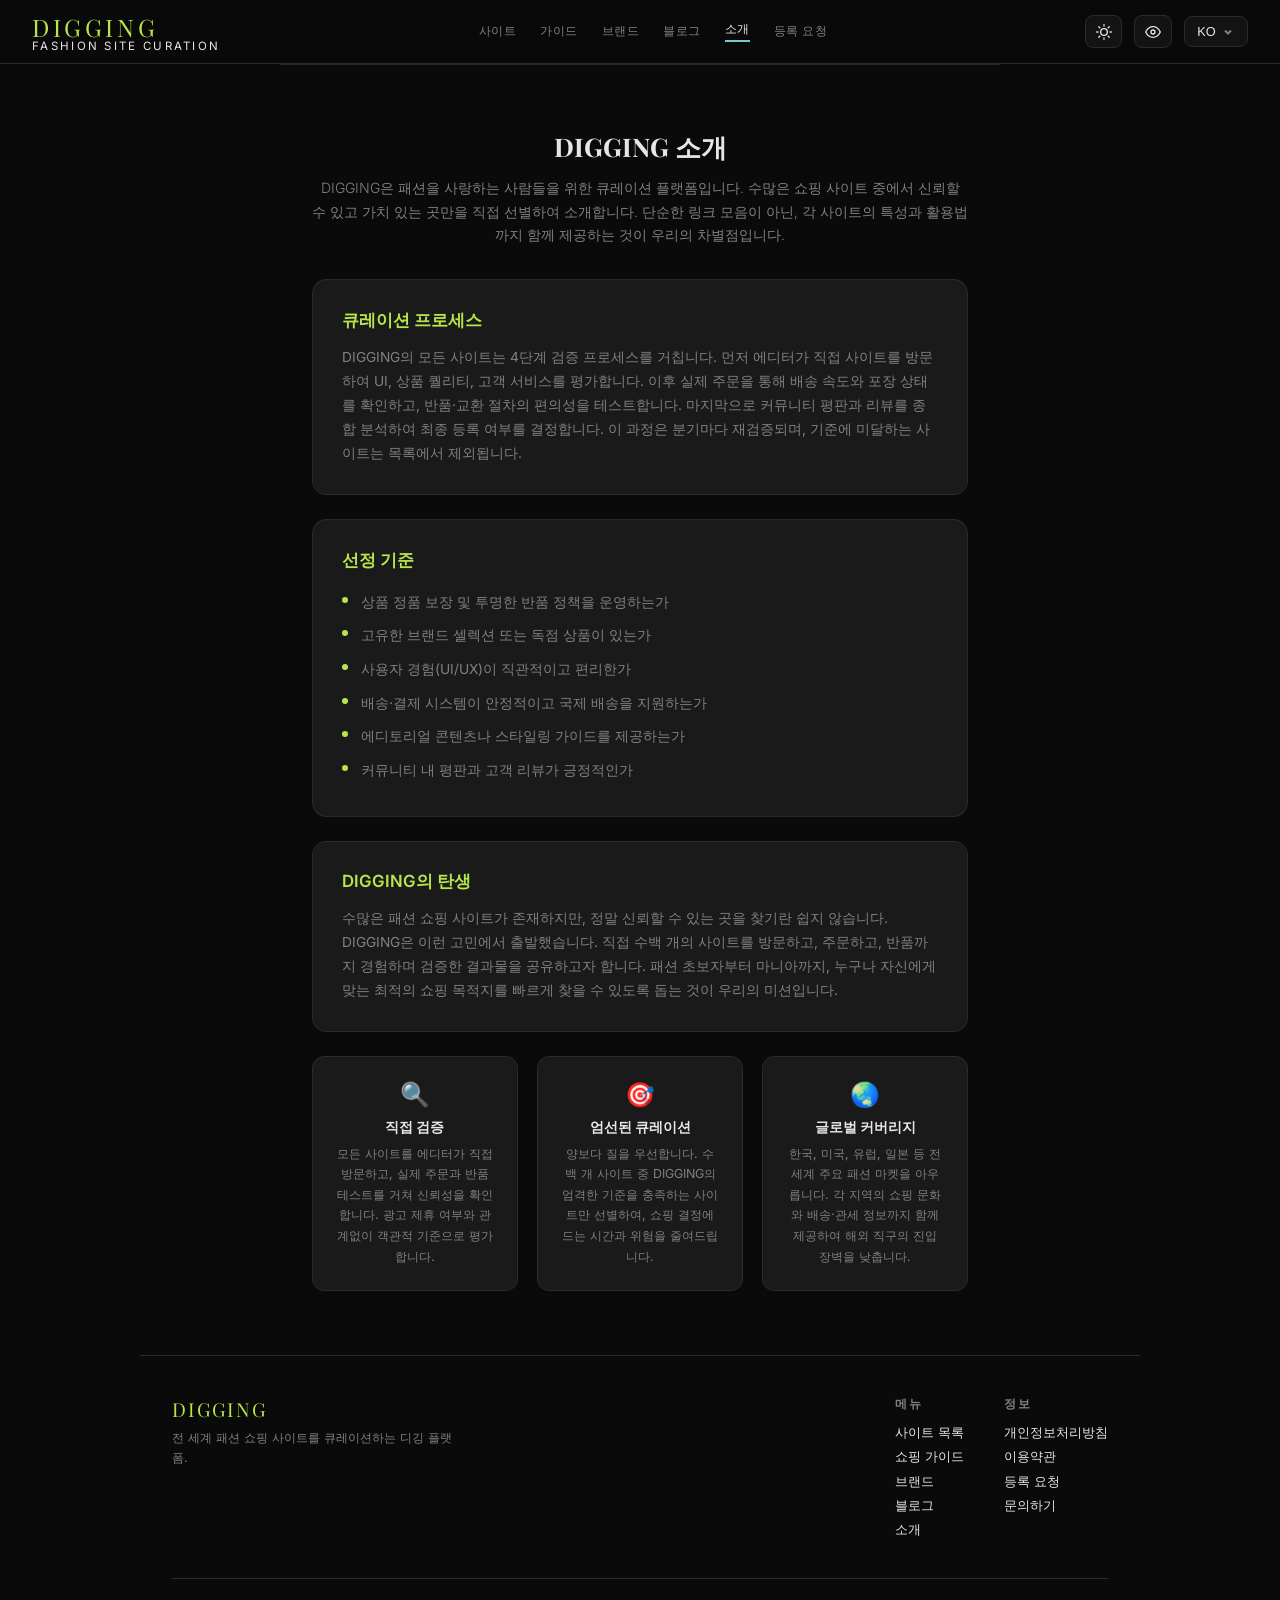
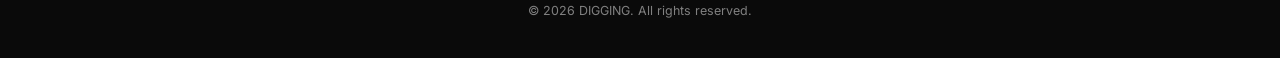
==== commit 61c61822: "feat: 접근성·성능 개선 + 크롤러용 한국어 콘텐츠 하드코딩 - 접근성: focus-visible 스타일, prefers-reduced-motion, ARIA 속성 (aria-" ====
--- a/about.html
+++ b/about.html
@@ -51,84 +51,110 @@
     DIGGING
     <span>Fashion Site Curation</span>
   </a>
-  <nav id="nav"></nav>
+  <nav id="nav">
+    <a href="sites.html">사이트</a>
+    <a href="guide.html">가이드</a>
+    <a href="brands.html">브랜드</a>
+    <a href="blog.html">블로그</a>
+    <a href="about.html" class="active">소개</a>
+    <a href="submit.html">등록 요청</a>
+  </nav>
+  <button class="hamburger" id="hamburgerBtn" aria-label="Open menu" aria-expanded="false">
+    <svg viewBox="0 0 24 24" fill="none" stroke="currentColor" stroke-width="2"><path d="M3 12h18M3 6h18M3 18h18"/></svg>
+  </button>
   <div class="header-right">
     <button class="theme-btn" id="themeBtn" aria-label="Toggle theme"></button>
     <div class="vision-selector" id="visionSelector">
-      <button class="vision-btn" id="visionBtn" aria-label="Color vision mode">
+      <button class="vision-btn" id="visionBtn" aria-label="Color vision mode" aria-expanded="false" aria-haspopup="true">
         <svg viewBox="0 0 24 24" fill="none" stroke="currentColor" stroke-width="2" stroke-linecap="round" stroke-linejoin="round"><path d="M1 12s4-8 11-8 11 8 11 8-4 8-11 8-11-8-11-8z"/><circle cx="12" cy="12" r="3"/></svg>
       </button>
-      <div class="vision-dropdown" id="visionDropdown">
-        <button class="vision-option active" data-vision="normal">일반</button>
-        <button class="vision-option" data-vision="protanopia">적록 색약</button>
-        <button class="vision-option" data-vision="achromatopsia">완전 색맹</button>
+      <div class="vision-dropdown" id="visionDropdown" role="menu">
+        <button class="vision-option active" role="menuitem" data-vision="normal">일반</button>
+        <button class="vision-option" role="menuitem" data-vision="protanopia">적록 색약</button>
+        <button class="vision-option" role="menuitem" data-vision="achromatopsia">완전 색맹</button>
       </div>
     </div>
     <div class="search-box">
       <svg width="14" height="14" viewBox="0 0 24 24" fill="none" stroke="currentColor" stroke-width="2">
         <circle cx="11" cy="11" r="8"/><path d="m21 21-4.35-4.35"/>
       </svg>
-      <input type="text" id="searchInput" placeholder="" />
+      <input type="text" id="searchInput" placeholder="사이트 검색..." aria-label="Search sites" />
     </div>
     <div class="lang-selector" id="langSelector">
-      <button class="lang-btn" id="langBtn">
+      <button class="lang-btn" id="langBtn" aria-label="Select language" aria-expanded="false" aria-haspopup="true">
         <span id="langLabel">KO</span>
         <svg viewBox="0 0 12 12" fill="none" stroke="currentColor" stroke-width="2"><path d="M3 4.5l3 3 3-3"/></svg>
       </button>
-      <div class="lang-dropdown" id="langDropdown">
-        <button class="lang-option active" data-lang="ko">Korean</button>
-        <button class="lang-option" data-lang="en">English</button>
-        <button class="lang-option" data-lang="zh">Chinese</button>
-        <button class="lang-option" data-lang="ja">Japanese</button>
+      <div class="lang-dropdown" id="langDropdown" role="menu">
+        <button class="lang-option active" role="menuitem" data-lang="ko">Korean</button>
+        <button class="lang-option" role="menuitem" data-lang="en">English</button>
+        <button class="lang-option" role="menuitem" data-lang="zh">Chinese</button>
+        <button class="lang-option" role="menuitem" data-lang="ja">Japanese</button>
       </div>
     </div>
   </div>
 </header>
 
+<main>
 <section class="about-section">
-  <h2 id="aboutTitle"></h2>
-  <p class="sub" id="aboutDesc"></p>
+  <h2 id="aboutTitle">DIGGING 소개</h2>
+  <p class="sub" id="aboutDesc">DIGGING은 패션을 사랑하는 사람들을 위한 큐레이션 플랫폼입니다. 수많은 쇼핑 사이트 중에서 신뢰할 수 있고 가치 있는 곳만을 직접 선별하여 소개합니다. 단순한 링크 모음이 아닌, 각 사이트의 특성과 활용법까지 함께 제공하는 것이 우리의 차별점입니다.</p>
   <div class="about-block" id="aboutMethodology">
-    <h3 id="methodologyTitle"></h3>
-    <p id="methodologyDesc"></p>
+    <h3 id="methodologyTitle">큐레이션 프로세스</h3>
+    <p id="methodologyDesc">DIGGING의 모든 사이트는 4단계 검증 프로세스를 거칩니다. 먼저 에디터가 직접 사이트를 방문하여 UI, 상품 퀄리티, 고객 서비스를 평가합니다. 이후 실제 주문을 통해 배송 속도와 포장 상태를 확인하고, 반품·교환 절차의 편의성을 테스트합니다. 마지막으로 커뮤니티 평판과 리뷰를 종합 분석하여 최종 등록 여부를 결정합니다. 이 과정은 분기마다 재검증되며, 기준에 미달하는 사이트는 목록에서 제외됩니다.</p>
   </div>
   <div class="about-block" id="aboutCriteria">
-    <h3 id="criteriaTitle"></h3>
+    <h3 id="criteriaTitle">선정 기준</h3>
     <ul id="criteriaList"></ul>
   </div>
   <div class="about-block" id="aboutStory">
-    <h3 id="storyTitle"></h3>
-    <p id="storyDesc"></p>
+    <h3 id="storyTitle">DIGGING의 탄생</h3>
+    <p id="storyDesc">수많은 패션 쇼핑 사이트가 존재하지만, 정말 신뢰할 수 있는 곳을 찾기란 쉽지 않습니다. DIGGING은 이런 고민에서 출발했습니다. 직접 수백 개의 사이트를 방문하고, 주문하고, 반품까지 경험하며 검증한 결과물을 공유하고자 합니다. 패션 초보자부터 마니아까지, 누구나 자신에게 맞는 최적의 쇼핑 목적지를 빠르게 찾을 수 있도록 돕는 것이 우리의 미션입니다.</p>
   </div>
   <div class="about-values" id="aboutValues"></div>
 </section>
+</main>
 
 <footer>
   <div class="footer-top">
     <div class="footer-brand">
       <div class="f-logo">DIGGING</div>
-      <p id="footerBrandDesc"></p>
+      <p id="footerBrandDesc">전 세계 패션 쇼핑 사이트를 큐레이션하는 디깅 플랫폼.</p>
     </div>
     <div class="footer-links">
       <div class="footer-col">
-        <h4 id="footerNavTitle"></h4>
-        <a href="sites.html" id="footerNavSites"></a>
-        <a href="guide.html" id="footerNavGuide"></a>
-        <a href="brands.html" id="footerNavBrands"></a>
-        <a href="blog.html" id="footerNavBlog"></a>
-        <a href="about.html" id="footerNavAbout"></a>
+        <h4 id="footerNavTitle">메뉴</h4>
+        <a href="sites.html" id="footerNavSites">사이트 목록</a>
+        <a href="guide.html" id="footerNavGuide">쇼핑 가이드</a>
+        <a href="brands.html" id="footerNavBrands">브랜드</a>
+        <a href="blog.html" id="footerNavBlog">블로그</a>
+        <a href="about.html" id="footerNavAbout">소개</a>
       </div>
       <div class="footer-col">
-        <h4 id="footerLegalTitle"></h4>
-        <a href="privacy.html" id="footerPrivacy"></a>
-        <a href="terms.html" id="footerTerms"></a>
-        <a href="submit.html" id="footerNavSubmit"></a>
-        <a href="mailto:swesket@gmail.com" id="footerContact"></a>
-      </div>
-    </div>
-  </div>
-  <div class="footer-bottom" id="footerCopy"></div>
+        <h4 id="footerLegalTitle">정보</h4>
+        <a href="privacy.html" id="footerPrivacy">개인정보처리방침</a>
+        <a href="terms.html" id="footerTerms">이용약관</a>
+        <a href="submit.html" id="footerNavSubmit">등록 요청</a>
+        <a href="mailto:swesket@gmail.com" id="footerContact">문의하기</a>
+      </div>
+    </div>
+  </div>
+  <div class="footer-bottom" id="footerCopy">© 2026 DIGGING. All rights reserved.</div>
 </footer>
+
+<div class="mobile-nav" id="mobileNav" role="dialog" aria-label="Navigation menu">
+  <div class="mobile-nav-panel">
+    <button class="mobile-nav-close" aria-label="Close menu">&times;</button>
+    <a href="index.html">Home</a>
+    <a href="sites.html">Sites</a>
+    <a href="guide.html">Guide</a>
+    <a href="brands.html">Brands</a>
+    <a href="blog.html">Blog</a>
+    <a href="about.html">About</a>
+    <a href="submit.html">Submit</a>
+    <a href="community.html">Community</a>
+  </div>
+</div>
 
 <script src="shared.js"></script>
 <script>
@@ -144,12 +170,14 @@
     // Criteria
     document.getElementById('criteriaTitle').textContent = t.about.criteria.title;
     const cl = document.getElementById('criteriaList');
-    cl.innerHTML = '';
+    const clFrag = document.createDocumentFragment();
     t.about.criteria.items.forEach(item => {
       const li = document.createElement('li');
       li.textContent = item;
-      cl.appendChild(li);
+      clFrag.appendChild(li);
     });
+    cl.innerHTML = '';
+    cl.appendChild(clFrag);
 
     // Story
     document.getElementById('storyTitle').textContent = t.about.story.title;
@@ -157,12 +185,14 @@
 
     // Values
     const av = document.getElementById('aboutValues');
-    av.innerHTML = '';
+    const avFrag = document.createDocumentFragment();
     t.about.values.forEach(v => {
       const d = document.createElement('div'); d.className = 'about-value';
       d.innerHTML = `<div class="icon">${v.icon}</div><h4>${v.title}</h4><p>${v.desc}</p>`;
-      av.appendChild(d);
+      avFrag.appendChild(d);
     });
+    av.innerHTML = '';
+    av.appendChild(avFrag);
   }
 
   document.addEventListener('langchange', renderAbout);
--- a/shared.css
+++ b/shared.css
@@ -22,7 +22,9 @@
 }
 
 body { background: var(--bg); color: var(--text); font-family: 'Inter', sans-serif; min-height: 100vh; }
-html { scroll-behavior: smooth; }
+@media (prefers-reduced-motion: no-preference) {
+  html { scroll-behavior: smooth; }
+}
 
 /* ── HEADER ── */
 header {
@@ -104,7 +106,7 @@
 .lang-option {
   display: block; width: 100%; padding: 0.6rem 1rem; background: none;
   border: none; color: var(--muted); font-size: 0.82rem;
-  text-align: left; cursor: pointer; transition: all 0.15s;
+  text-align: left; cursor: pointer; transition: background-color 0.15s, color 0.15s;
 }
 .lang-option:hover { background: var(--accent-soft); color: var(--text); }
 .lang-option.active { color: var(--accent); font-weight: 600; }
@@ -129,7 +131,7 @@
 .vision-option {
   display: block; width: 100%; padding: 0.6rem 1rem; background: none;
   border: none; color: var(--muted); font-size: 0.82rem;
-  text-align: left; cursor: pointer; transition: all 0.15s;
+  text-align: left; cursor: pointer; transition: background-color 0.15s, color 0.15s;
 }
 .vision-option:hover { background: var(--accent-soft); color: var(--text); }
 .vision-option.active { color: var(--accent); font-weight: 600; }
@@ -185,7 +187,7 @@
   flex-shrink: 0; padding: 0.45rem 1.1rem; border-radius: 999px;
   border: 1px solid var(--border); background: var(--surface);
   color: var(--muted); font-size: 0.8rem; font-weight: 500;
-  cursor: pointer; transition: all 0.2s; white-space: nowrap;
+  cursor: pointer; transition: color 0.2s, border-color 0.2s, background-color 0.2s; white-space: nowrap;
 }
 .tab:hover { color: var(--text); border-color: #3a3a3a; }
 .tab.active { background: var(--accent); border-color: var(--accent); color: #0a0a0a; }
@@ -206,7 +208,7 @@
   background: var(--card); border: 1px solid var(--border); border-radius: 14px;
   padding: 1.4rem 1.4rem 1.2rem; text-decoration: none; color: inherit;
   display: flex; flex-direction: column; gap: 0.85rem;
-  transition: all 0.25s ease; position: relative; overflow: hidden;
+  transition: border-color 0.25s ease, transform 0.25s ease, box-shadow 0.25s ease; position: relative; overflow: hidden;
 }
 .card::before {
   content: ''; position: absolute; inset: 0;
@@ -234,7 +236,7 @@
   font-size: 0.73rem; padding: 0.25rem 0.6rem; border-radius: 999px;
   background: var(--tag-bg); color: var(--muted); font-weight: 500;
 }
-.arrow { color: var(--accent2); font-size: 0.85rem; opacity: 0; transform: translateX(-4px); transition: all 0.2s; }
+.arrow { color: var(--accent2); font-size: 0.85rem; opacity: 0; transform: translateX(-4px); transition: opacity 0.2s, transform 0.2s; }
 .card:hover .arrow { opacity: 1; transform: translateX(0); }
 .empty { text-align: center; padding: 4rem 2rem; color: var(--muted); display: none; }
 .empty.show { display: block; }
@@ -358,7 +360,7 @@
   margin-top: 0.5rem; padding: 0.75rem 2rem; background: var(--accent);
   color: #0a0a0a; border: none; border-radius: 10px;
   font-size: 0.88rem; font-weight: 600; font-family: 'Inter', sans-serif;
-  cursor: pointer; transition: all 0.2s;
+  cursor: pointer; transition: background-color 0.2s, transform 0.2s, box-shadow 0.2s;
 }
 .submit-btn:hover { background: #c8f060; transform: translateY(-1px); box-shadow: 0 6px 20px rgba(184, 230, 74, 0.3); color: #0a0a0a; }
 .form-success { display: none; text-align: center; padding: 2.5rem 1rem; }
@@ -473,13 +475,13 @@
   background: var(--card); border: 1px solid var(--border); border-radius: 14px;
   padding: 1.6rem; text-decoration: none; color: inherit;
   display: flex; align-items: center; gap: 1rem;
-  transition: all 0.25s ease;
+  transition: border-color 0.25s ease, transform 0.25s ease, box-shadow 0.25s ease;
 }
 .cat-card:hover { border-color: var(--accent); transform: translateY(-3px); box-shadow: var(--card-hover-shadow); }
 .cat-card .cat-icon { font-size: 1.8rem; }
 .cat-card .cat-name { font-size: 0.95rem; font-weight: 600; }
 .cat-card .cat-count { font-size: 0.75rem; color: var(--muted); margin-top: 2px; }
-.cat-card .cat-arrow { margin-left: auto; color: var(--accent2); font-size: 1rem; opacity: 0; transition: all 0.2s; }
+.cat-card .cat-arrow { margin-left: auto; color: var(--accent2); font-size: 1rem; opacity: 0; transition: opacity 0.2s; }
 .cat-card:hover .cat-arrow { opacity: 1; }
 
 /* ── BRANDS PAGE ── */
@@ -520,7 +522,7 @@
 .brand-autocomplete.show { display: block; }
 .brand-autocomplete-item {
   padding: 0.6rem 1.2rem; cursor: pointer; font-size: 0.88rem;
-  color: var(--muted); transition: all 0.15s;
+  color: var(--muted); transition: background-color 0.15s, color 0.15s;
 }
 .brand-autocomplete-item:hover,
 .brand-autocomplete-item.active { background: var(--accent-soft); color: var(--text); }
@@ -531,7 +533,7 @@
 .brand-chip {
   padding: 0.4rem 1rem; border-radius: 999px; border: 1px solid var(--border);
   background: var(--surface); color: var(--muted); font-size: 0.8rem;
-  font-weight: 500; cursor: pointer; transition: all 0.2s; white-space: nowrap;
+  font-weight: 500; cursor: pointer; transition: color 0.2s, border-color 0.2s, background-color 0.2s; white-space: nowrap;
 }
 .brand-chip:hover { color: var(--text); border-color: #3a3a3a; }
 .brand-chip.active { background: var(--accent); border-color: var(--accent); color: #0a0a0a; }
@@ -594,7 +596,7 @@
   color: #0a0a0a; border-radius: 999px;
   font-size: 0.9rem; font-weight: 600;
   text-decoration: none; letter-spacing: 0.02em;
-  transition: all 0.3s;
+  transition: transform 0.3s, box-shadow 0.3s;
   box-shadow: 0 4px 20px rgba(184, 230, 74, 0.3);
   position: relative; z-index: 1;
 }
@@ -627,7 +629,7 @@
   display: flex; align-items: center; justify-content: center;
   background: var(--accent-soft);
   border-radius: 14px;
-  transition: all 0.3s;
+  transition: background-color 0.3s, transform 0.3s;
 }
 .cat-card:hover .cat-icon {
   background: var(--accent);
@@ -662,8 +664,65 @@
   background: linear-gradient(90deg, transparent, var(--accent), var(--accent2), transparent);
 }
 
+/* ── FOCUS STYLES ── */
+:focus-visible {
+  outline: 2px solid var(--accent);
+  outline-offset: 2px;
+}
+.search-box input:focus-visible,
+.form-group input:focus-visible,
+.form-group select:focus-visible,
+.form-group textarea:focus-visible,
+.brand-search-input:focus-visible {
+  outline: none;
+}
+.search-box:focus-within {
+  outline: 2px solid var(--accent);
+  outline-offset: 2px;
+}
+
+/* ── HAMBURGER MENU ── */
+.hamburger {
+  display: none; background: none; border: none; cursor: pointer;
+  color: var(--text); padding: 0.3rem; flex-shrink: 0;
+}
+.hamburger svg { width: 22px; height: 22px; display: block; }
+.mobile-nav {
+  display: none; position: fixed; inset: 0; z-index: 999;
+  background: rgba(0,0,0,0.5); backdrop-filter: blur(4px);
+}
+.mobile-nav.open { display: flex; justify-content: flex-end; }
+.mobile-nav-panel {
+  width: 260px; background: var(--surface); padding: 1.5rem;
+  display: flex; flex-direction: column; gap: 0.5rem;
+  border-left: 1px solid var(--border); height: 100%;
+  animation: slideIn 0.2s ease;
+}
+@keyframes slideIn { from { transform: translateX(100%); } to { transform: translateX(0); } }
+.mobile-nav-close {
+  align-self: flex-end; background: none; border: none;
+  color: var(--text); cursor: pointer; font-size: 1.5rem; padding: 0.3rem;
+}
+.mobile-nav-panel a {
+  color: var(--text); text-decoration: none; font-size: 0.9rem;
+  font-weight: 500; padding: 0.7rem 0.5rem; border-radius: 8px;
+  transition: background-color 0.15s;
+}
+.mobile-nav-panel a:hover { background: var(--accent-soft); }
+.mobile-nav-panel a.active { color: var(--accent); }
+
+/* ── REDUCED MOTION ── */
+@media (prefers-reduced-motion: reduce) {
+  *, *::before, *::after {
+    animation-duration: 0.01ms !important;
+    animation-iteration-count: 1 !important;
+    transition-duration: 0.01ms !important;
+  }
+}
+
 @media (max-width: 768px) {
   nav { display: none; }
+  .hamburger { display: flex; }
   .search-box { width: 100%; }
   header { flex-wrap: wrap; height: auto; padding: 1rem; gap: 0.8rem; }
   .header-right { width: 100%; }
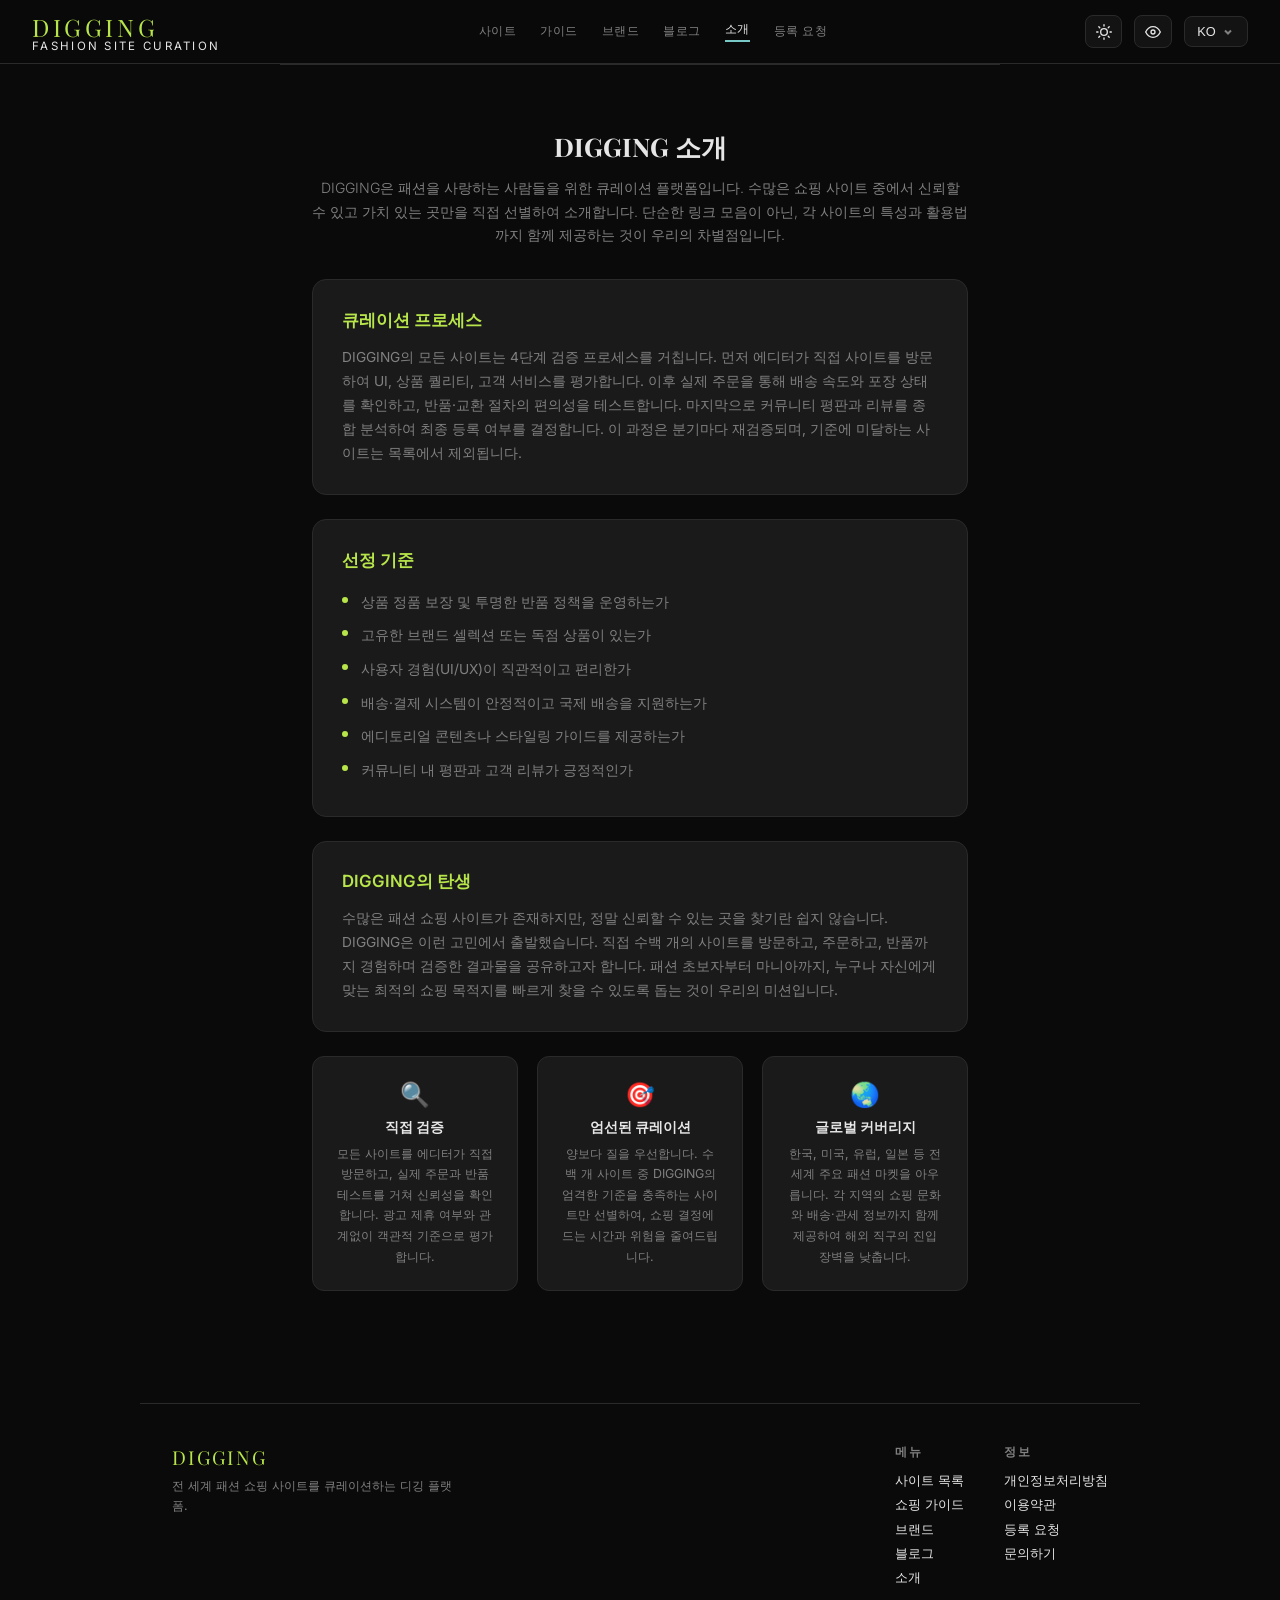
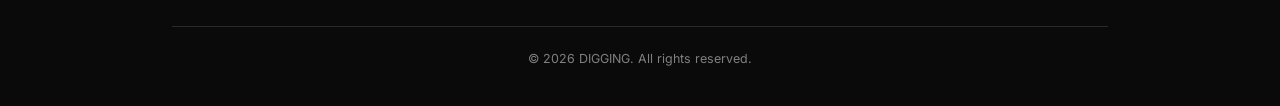
==== commit 986017ea: "feat: AdSense 승인 대비 — 접근성·성능·콘텐츠 전면 강화 - 전 페이지 접근성 개선: skip-to-content 링크, aria-label, color-scheme " ====
--- a/about.html
+++ b/about.html
@@ -41,10 +41,15 @@
     "sameAs": []
   }
   </script>
+  <meta name="theme-color" content="#0a0a0a" />
+  <link rel="preconnect" href="https://fonts.googleapis.com" />
+  <link rel="preconnect" href="https://fonts.gstatic.com" crossorigin />
+  <link rel="stylesheet" href="https://fonts.googleapis.com/css2?family=Inter:wght@300;400;500;600;700&family=Playfair+Display:wght@700&display=swap" />
   <link rel="icon" type="image/svg+xml" href="favicon.svg" />
   <link rel="stylesheet" href="shared.css" />
 </head>
 <body data-page="about">
+<a href="#main" class="skip-link">Skip to content</a>
 
 <header>
   <a href="index.html" class="logo">
@@ -78,7 +83,7 @@
       <svg width="14" height="14" viewBox="0 0 24 24" fill="none" stroke="currentColor" stroke-width="2">
         <circle cx="11" cy="11" r="8"/><path d="m21 21-4.35-4.35"/>
       </svg>
-      <input type="text" id="searchInput" placeholder="사이트 검색..." aria-label="Search sites" />
+      <input type="text" id="searchInput" placeholder="사이트 검색…" aria-label="Search sites" />
     </div>
     <div class="lang-selector" id="langSelector">
       <button class="lang-btn" id="langBtn" aria-label="Select language" aria-expanded="false" aria-haspopup="true">
@@ -95,7 +100,7 @@
   </div>
 </header>
 
-<main>
+<main id="main">
 <section class="about-section">
   <h2 id="aboutTitle">DIGGING 소개</h2>
   <p class="sub" id="aboutDesc">DIGGING은 패션을 사랑하는 사람들을 위한 큐레이션 플랫폼입니다. 수많은 쇼핑 사이트 중에서 신뢰할 수 있고 가치 있는 곳만을 직접 선별하여 소개합니다. 단순한 링크 모음이 아닌, 각 사이트의 특성과 활용법까지 함께 제공하는 것이 우리의 차별점입니다.</p>
@@ -112,7 +117,32 @@
     <p id="storyDesc">수많은 패션 쇼핑 사이트가 존재하지만, 정말 신뢰할 수 있는 곳을 찾기란 쉽지 않습니다. DIGGING은 이런 고민에서 출발했습니다. 직접 수백 개의 사이트를 방문하고, 주문하고, 반품까지 경험하며 검증한 결과물을 공유하고자 합니다. 패션 초보자부터 마니아까지, 누구나 자신에게 맞는 최적의 쇼핑 목적지를 빠르게 찾을 수 있도록 돕는 것이 우리의 미션입니다.</p>
   </div>
   <div class="about-values" id="aboutValues"></div>
+
+  <!-- 크롤러용 상시 노출 정적 콘텐츠 -->
+  <div id="aboutStaticCrawler" style="position:absolute;left:-9999px;width:1px;height:1px;overflow:hidden;" aria-hidden="true">
+    <h3>DIGGING 선정 기준</h3>
+    <ul>
+      <li><strong>정품 보장</strong> — 정품 판매가 확인된 사이트만 등록합니다. 가품 이력이 있거나 출처가 불분명한 사이트는 제외됩니다.</li>
+      <li><strong>배송 안정성</strong> — 국제 배송 추적이 가능하고, 평균 배송 기간이 합리적인 사이트를 선정합니다.</li>
+      <li><strong>반품·교환 정책</strong> — 명확한 반품·교환 정책이 있고, 실제 반품 프로세스가 원활한 사이트를 우선합니다.</li>
+      <li><strong>결제 보안</strong> — SSL 인증, 안전한 결제 수단(PayPal, 주요 카드사), PCI DSS 준수 여부를 확인합니다.</li>
+      <li><strong>고객 서비스</strong> — 실제 문의 테스트를 통해 응답 속도와 문제 해결 능력을 평가합니다.</li>
+      <li><strong>가격 경쟁력</strong> — 동일 상품 기준으로 가격이 합리적이거나, 세일·프로모션이 활발한 사이트를 선호합니다.</li>
+    </ul>
+    <h3>DIGGING이 추구하는 가치</h3>
+    <ul>
+      <li><strong>신뢰 (Trust)</strong> — 모든 추천은 실제 검증에 기반합니다. 광고비를 받고 사이트를 등록하지 않습니다.</li>
+      <li><strong>발견 (Discovery)</strong> — 잘 알려지지 않았지만 훌륭한 사이트를 발굴하여 소개합니다.</li>
+      <li><strong>접근성 (Accessibility)</strong> — 4개 국어 지원, 다크 모드, 색각 보정 모드로 누구나 편리하게 이용할 수 있습니다.</li>
+      <li><strong>투명성 (Transparency)</strong> — 선정 기준과 프로세스를 공개하며, 커뮤니티 피드백을 반영합니다.</li>
+    </ul>
+  </div>
 </section>
+
+<div class="ad-slot">
+  <ins class="adsbygoogle" style="display:block" data-ad-client="ca-pub-4004698288665198" data-ad-slot="auto" data-ad-format="horizontal" data-full-width-responsive="true"></ins>
+  <script>(adsbygoogle = window.adsbygoogle || []).push({});</script>
+</div>
 </main>
 
 <footer>
--- a/shared.css
+++ b/shared.css
@@ -1,4 +1,4 @@
-@import url('https://fonts.googleapis.com/css2?family=Inter:wght@300;400;500;600;700&family=Playfair+Display:wght@700&display=swap');
+/* Fonts loaded via <link> in HTML <head> for performance — see preconnect + stylesheet */
 *, *::before, *::after { box-sizing: border-box; margin: 0; padding: 0; }
 
 :root {
@@ -21,9 +21,21 @@
   --dropdown-shadow: 0 12px 32px rgba(0,0,0,0.1);
 }
 
-body { background: var(--bg); color: var(--text); font-family: 'Inter', sans-serif; min-height: 100vh; }
+html { color-scheme: dark; }
+[data-theme="light"] { color-scheme: light; }
+body { background: var(--bg); color: var(--text); font-family: 'Inter', sans-serif; min-height: 100vh; -webkit-tap-highlight-color: transparent; touch-action: manipulation; }
 @media (prefers-reduced-motion: no-preference) {
   html { scroll-behavior: smooth; }
+}
+
+/* ── SKIP LINK ── */
+.skip-link {
+  position: absolute; left: -9999px; top: auto; width: 1px; height: 1px; overflow: hidden;
+  z-index: 1000; padding: 0.8rem 1.5rem; background: var(--accent); color: #0a0a0a;
+  font-size: 0.85rem; font-weight: 600; text-decoration: none; border-radius: 0 0 8px 0;
+}
+.skip-link:focus {
+  position: fixed; left: 0; top: 0; width: auto; height: auto; overflow: visible;
 }
 
 /* ── HEADER ── */
@@ -168,13 +180,13 @@
   font-size: 0.7rem; letter-spacing: 0.2em; text-transform: uppercase;
   color: var(--accent2); margin-bottom: 1.2rem;
 }
-.hero h1 { font-family: 'Playfair Display', serif; font-size: clamp(2.4rem, 5vw, 4rem); line-height: 1.15; margin-bottom: 1rem; }
+.hero h1 { font-family: 'Playfair Display', serif; font-size: clamp(2.4rem, 5vw, 4rem); line-height: 1.15; margin-bottom: 1rem; text-wrap: balance; }
 .hero p { color: var(--muted); font-size: 1rem; font-weight: 400; max-width: 480px; margin: 0 auto; line-height: 1.7; }
 .hero-stats {
   display: flex; justify-content: center; gap: 3rem; margin-top: 2rem;
 }
 .hero-stat { text-align: center; }
-.hero-stat .num { font-size: 1.6rem; font-weight: 700; color: var(--accent); }
+.hero-stat .num { font-size: 1.6rem; font-weight: 700; color: var(--accent); font-variant-numeric: tabular-nums; }
 .hero-stat .label { font-size: 0.75rem; color: var(--muted); margin-top: 0.2rem; letter-spacing: 0.05em; }
 
 /* ── FILTER ── */
@@ -690,6 +702,7 @@
 .mobile-nav {
   display: none; position: fixed; inset: 0; z-index: 999;
   background: rgba(0,0,0,0.5); backdrop-filter: blur(4px);
+  overscroll-behavior: contain;
 }
 .mobile-nav.open { display: flex; justify-content: flex-end; }
 .mobile-nav-panel {
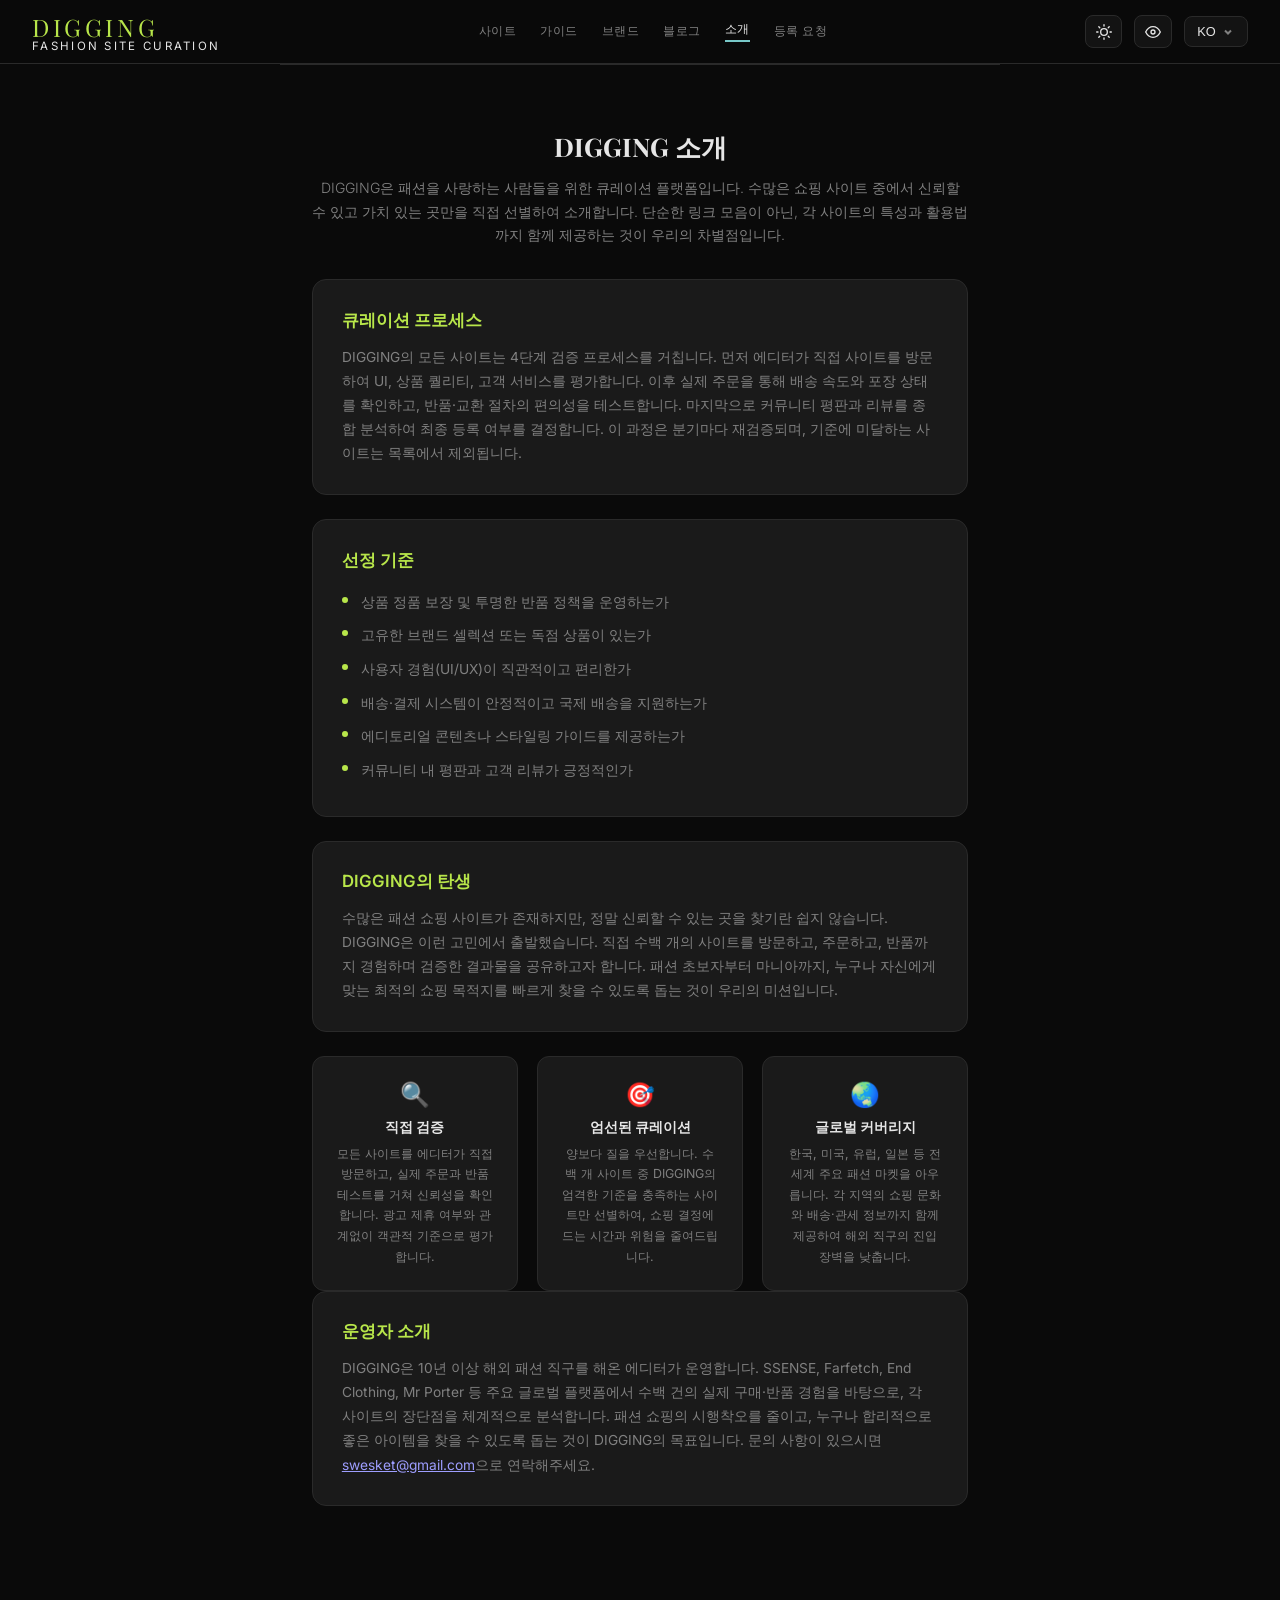
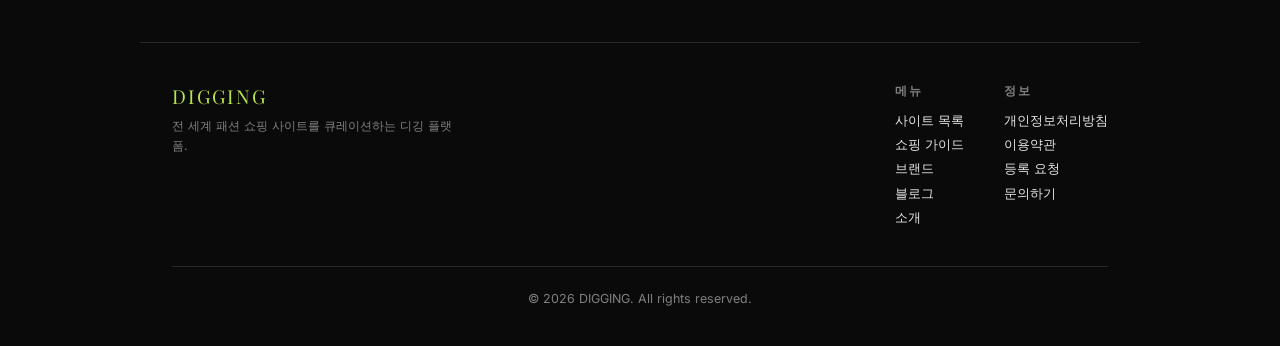
==== commit 2d799711: "seo: AdSense 승인 확률 최대화 — 정적 콘텐츠·운영자 정보·sitemap 강화 - about.html: 선정 기준·핵심 가치 정적 삽입 + 운영자 소개 섹션 + nosc" ====
--- a/about.html
+++ b/about.html
@@ -110,34 +110,53 @@
   </div>
   <div class="about-block" id="aboutCriteria">
     <h3 id="criteriaTitle">선정 기준</h3>
-    <ul id="criteriaList"></ul>
+    <ul id="criteriaList">
+      <li>상품 정품 보장 및 투명한 반품 정책을 운영하는가</li>
+      <li>고유한 브랜드 셀렉션 또는 독점 상품이 있는가</li>
+      <li>사용자 경험(UI/UX)이 직관적이고 편리한가</li>
+      <li>배송·결제 시스템이 안정적이고 국제 배송을 지원하는가</li>
+      <li>에디토리얼 콘텐츠나 스타일링 가이드를 제공하는가</li>
+      <li>커뮤니티 내 평판과 고객 리뷰가 긍정적인가</li>
+    </ul>
   </div>
   <div class="about-block" id="aboutStory">
     <h3 id="storyTitle">DIGGING의 탄생</h3>
     <p id="storyDesc">수많은 패션 쇼핑 사이트가 존재하지만, 정말 신뢰할 수 있는 곳을 찾기란 쉽지 않습니다. DIGGING은 이런 고민에서 출발했습니다. 직접 수백 개의 사이트를 방문하고, 주문하고, 반품까지 경험하며 검증한 결과물을 공유하고자 합니다. 패션 초보자부터 마니아까지, 누구나 자신에게 맞는 최적의 쇼핑 목적지를 빠르게 찾을 수 있도록 돕는 것이 우리의 미션입니다.</p>
   </div>
-  <div class="about-values" id="aboutValues"></div>
-
-  <!-- 크롤러용 상시 노출 정적 콘텐츠 -->
-  <div id="aboutStaticCrawler" style="position:absolute;left:-9999px;width:1px;height:1px;overflow:hidden;" aria-hidden="true">
-    <h3>DIGGING 선정 기준</h3>
-    <ul>
-      <li><strong>정품 보장</strong> — 정품 판매가 확인된 사이트만 등록합니다. 가품 이력이 있거나 출처가 불분명한 사이트는 제외됩니다.</li>
-      <li><strong>배송 안정성</strong> — 국제 배송 추적이 가능하고, 평균 배송 기간이 합리적인 사이트를 선정합니다.</li>
-      <li><strong>반품·교환 정책</strong> — 명확한 반품·교환 정책이 있고, 실제 반품 프로세스가 원활한 사이트를 우선합니다.</li>
-      <li><strong>결제 보안</strong> — SSL 인증, 안전한 결제 수단(PayPal, 주요 카드사), PCI DSS 준수 여부를 확인합니다.</li>
-      <li><strong>고객 서비스</strong> — 실제 문의 테스트를 통해 응답 속도와 문제 해결 능력을 평가합니다.</li>
-      <li><strong>가격 경쟁력</strong> — 동일 상품 기준으로 가격이 합리적이거나, 세일·프로모션이 활발한 사이트를 선호합니다.</li>
-    </ul>
-    <h3>DIGGING이 추구하는 가치</h3>
-    <ul>
-      <li><strong>신뢰 (Trust)</strong> — 모든 추천은 실제 검증에 기반합니다. 광고비를 받고 사이트를 등록하지 않습니다.</li>
-      <li><strong>발견 (Discovery)</strong> — 잘 알려지지 않았지만 훌륭한 사이트를 발굴하여 소개합니다.</li>
-      <li><strong>접근성 (Accessibility)</strong> — 4개 국어 지원, 다크 모드, 색각 보정 모드로 누구나 편리하게 이용할 수 있습니다.</li>
-      <li><strong>투명성 (Transparency)</strong> — 선정 기준과 프로세스를 공개하며, 커뮤니티 피드백을 반영합니다.</li>
-    </ul>
-  </div>
+  <div class="about-values" id="aboutValues">
+    <div class="about-value"><div class="icon">🔍</div><h4>직접 검증</h4><p>모든 사이트를 에디터가 직접 방문하고, 실제 주문과 반품 테스트를 거쳐 신뢰성을 확인합니다. 광고 제휴 여부와 관계없이 객관적 기준으로 평가합니다.</p></div>
+    <div class="about-value"><div class="icon">🎯</div><h4>엄선된 큐레이션</h4><p>양보다 질을 우선합니다. 수백 개 사이트 중 DIGGING의 엄격한 기준을 충족하는 사이트만 선별하여, 쇼핑 결정에 드는 시간과 위험을 줄여드립니다.</p></div>
+    <div class="about-value"><div class="icon">🌏</div><h4>글로벌 커버리지</h4><p>한국, 미국, 유럽, 일본 등 전 세계 주요 패션 마켓을 아우릅니다. 각 지역의 쇼핑 문화와 배송·관세 정보까지 함께 제공하여 해외 직구의 진입 장벽을 낮춥니다.</p></div>
+  </div>
+
+  <div class="about-block" id="aboutEditor">
+    <h3 id="editorTitle">운영자 소개</h3>
+    <p id="editorDesc">DIGGING은 10년 이상 해외 패션 직구를 해온 에디터가 운영합니다. SSENSE, Farfetch, End Clothing, Mr Porter 등 주요 글로벌 플랫폼에서 수백 건의 실제 구매·반품 경험을 바탕으로, 각 사이트의 장단점을 체계적으로 분석합니다. 패션 쇼핑의 시행착오를 줄이고, 누구나 합리적으로 좋은 아이템을 찾을 수 있도록 돕는 것이 DIGGING의 목표입니다. 문의 사항이 있으시면 <a href="mailto:swesket@gmail.com">swesket@gmail.com</a>으로 연락해주세요.</p>
+  </div>
+
 </section>
+
+<noscript>
+<div class="about-block">
+  <h3>선정 기준</h3>
+  <ul>
+    <li>상품 정품 보장 및 투명한 반품 정책을 운영하는가</li>
+    <li>고유한 브랜드 셀렉션 또는 독점 상품이 있는가</li>
+    <li>사용자 경험(UI/UX)이 직관적이고 편리한가</li>
+    <li>배송·결제 시스템이 안정적이고 국제 배송을 지원하는가</li>
+    <li>에디토리얼 콘텐츠나 스타일링 가이드를 제공하는가</li>
+    <li>커뮤니티 내 평판과 고객 리뷰가 긍정적인가</li>
+  </ul>
+  <h3>핵심 가치</h3>
+  <ul>
+    <li><strong>직접 검증</strong> — 모든 사이트를 에디터가 직접 방문하고, 실제 주문과 반품 테스트를 거쳐 신뢰성을 확인합니다.</li>
+    <li><strong>엄선된 큐레이션</strong> — 수백 개 사이트 중 엄격한 기준을 충족하는 사이트만 선별합니다.</li>
+    <li><strong>글로벌 커버리지</strong> — 한국, 미국, 유럽, 일본 등 전 세계 주요 패션 마켓을 아우릅니다.</li>
+  </ul>
+  <h3>운영자 소개</h3>
+  <p>DIGGING은 10년 이상 해외 패션 직구를 해온 에디터가 운영합니다. 주요 글로벌 플랫폼에서 수백 건의 실제 구매·반품 경험을 바탕으로 각 사이트의 장단점을 분석합니다. 문의: <a href="mailto:swesket@gmail.com">swesket@gmail.com</a></p>
+</div>
+</noscript>
 
 <div class="ad-slot">
   <ins class="adsbygoogle" style="display:block" data-ad-client="ca-pub-4004698288665198" data-ad-slot="auto" data-ad-format="horizontal" data-full-width-responsive="true"></ins>
@@ -223,6 +242,12 @@
     });
     av.innerHTML = '';
     av.appendChild(avFrag);
+
+    // Editor
+    if (t.about.editor) {
+      document.getElementById('editorTitle').textContent = t.about.editor.title;
+      document.getElementById('editorDesc').innerHTML = t.about.editor.desc;
+    }
   }
 
   document.addEventListener('langchange', renderAbout);
